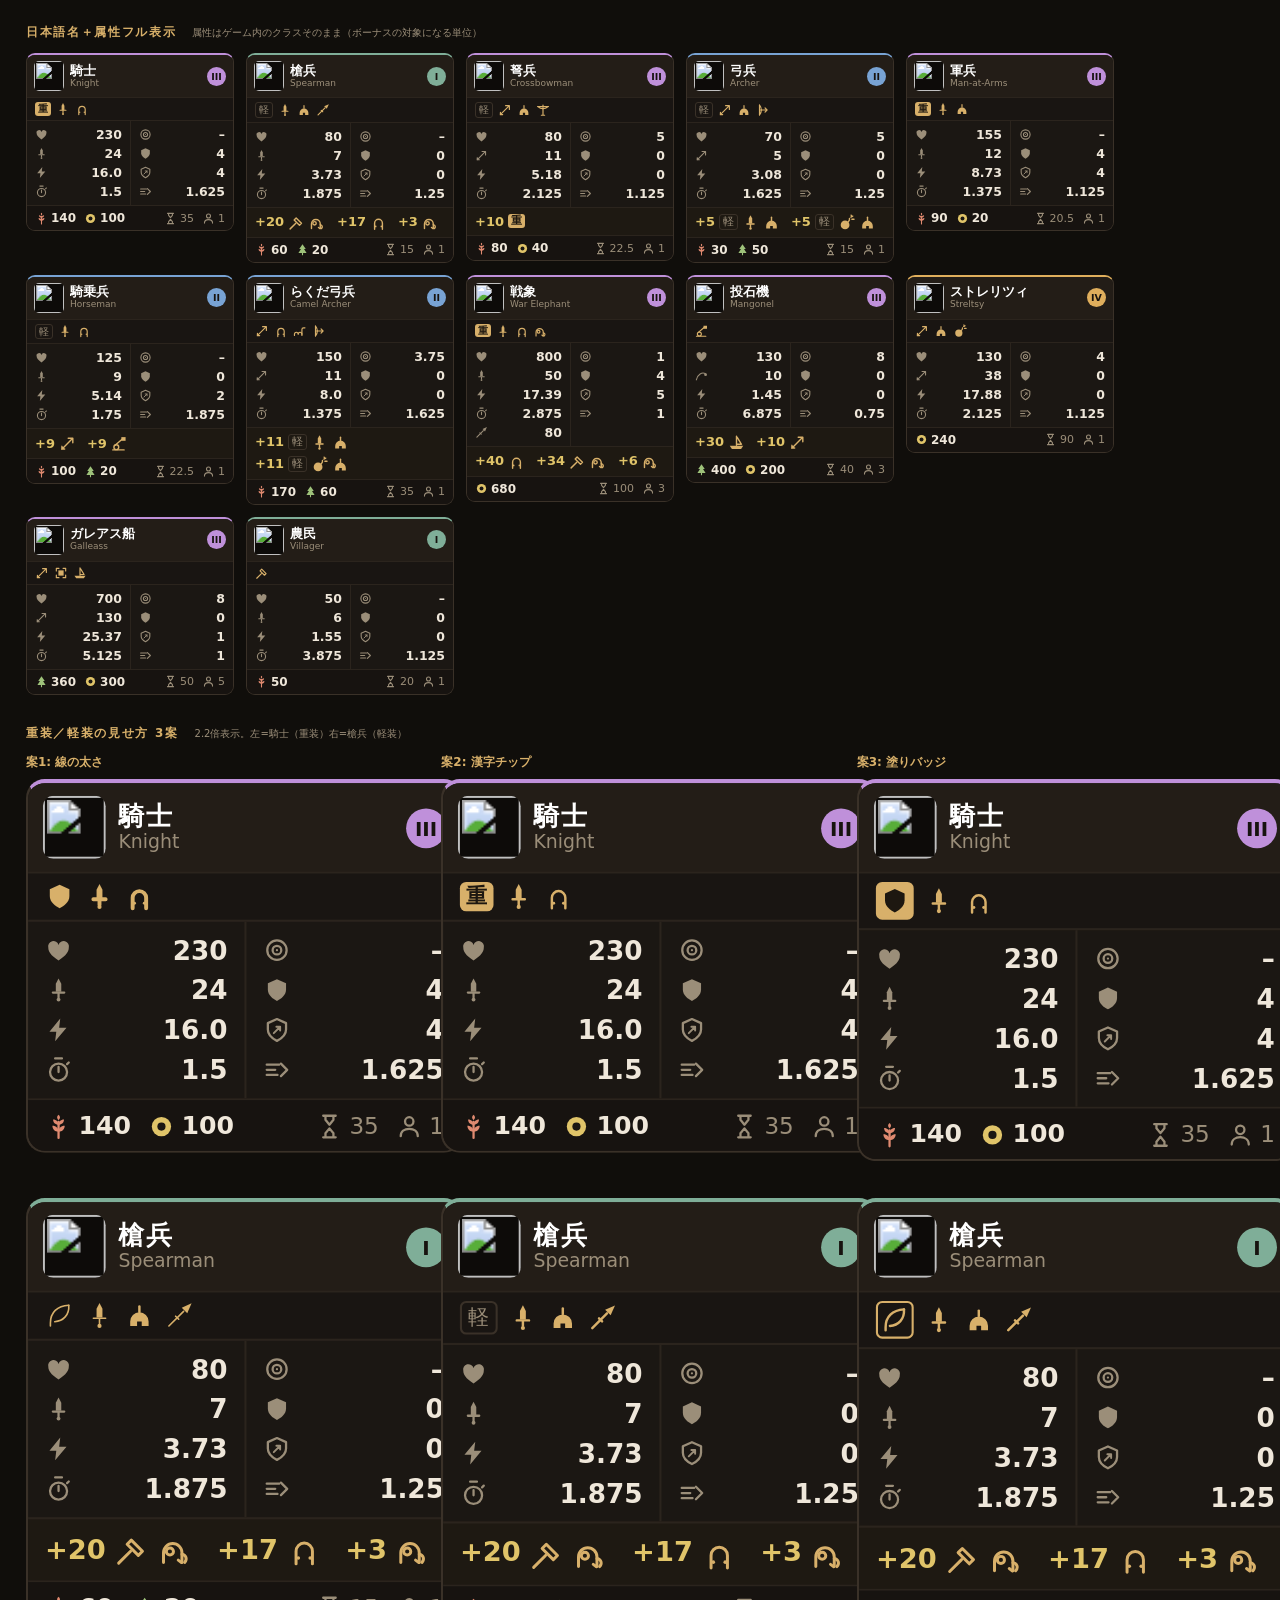
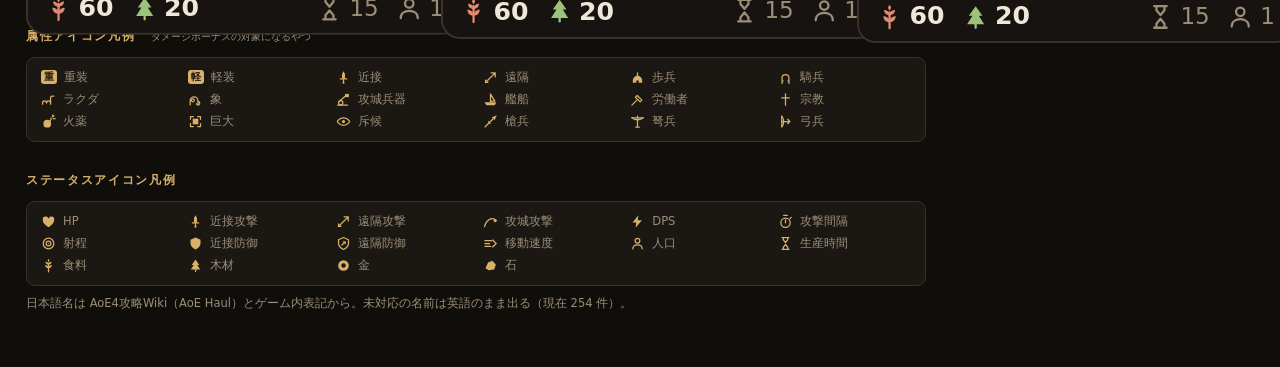
==== aoe4-card.html @ 0a2c9d5f "AoE4 ユニット一覧の静的サイトを追加 - 1ユニット=1カードの表示。属性・コスト・ダメージボーナスをアイコン化 - ドラゴン騎士団の「生産施設 × 時代」マトリクスと時代別一覧 - 全23文明の" ====
<!DOCTYPE html><html lang="ja"><head><meta charset="utf-8">
<title>AoE4 ユニットカード v3</title><style>
:root{--bg:#100e0b;--card:#1b1713;--card2:#231d17;--line:#3a3128;--fg:#efe7da;--dim:#9b8e79;
--gold:#d8b06a;--a1:#7fae98;--a2:#78a3d4;--a3:#bf90da;--a4:#dfae5c;
--food:#e08a70;--wood:#9ec27a;--gold2:#e0c469;--stone:#93a0ab}
*{box-sizing:border-box}
body{margin:0;padding:24px 26px;background:var(--bg);color:var(--fg);font-size:13px;
font-family:"Segoe UI","Hiragino Kaku Gothic ProN","Noto Sans JP",system-ui,sans-serif;
font-variant-numeric:tabular-nums}
h2{font-size:12px;color:var(--gold);letter-spacing:.14em;margin:0 0 12px;font-weight:600}
h2 small{color:var(--dim);letter-spacing:0;font-weight:400;margin-left:10px}
.sec{margin-bottom:30px}
.row{display:flex;gap:12px;flex-wrap:wrap;align-items:flex-start}
.ic{width:13px;height:13px;flex:none;fill:none;stroke:currentColor;stroke-width:2;
stroke-linecap:round;stroke-linejoin:round;viewBox:0 0 24 24}
svg.ic{width:13px;height:13px}
.card{width:208px;background:var(--card);border:1px solid var(--line);border-radius:9px}
.a1{border-top:2px solid var(--a1)}.a2{border-top:2px solid var(--a2)}
.a3{border-top:2px solid var(--a3)}.a4{border-top:2px solid var(--a4)}
.card .hd{display:flex;align-items:center;gap:6px;padding:6px 7px;background:var(--card2);
border-radius:8px 8px 0 0}
.card .hd img{width:30px;height:30px;border-radius:5px;flex:none;background:#0d0b09}
.card .nm{flex:1;min-width:0;font-weight:700;color:#fff;font-size:12.5px;line-height:1.2;
white-space:nowrap;overflow:hidden;text-overflow:ellipsis}
.card .en{display:block;color:var(--dim);font-weight:400;font-size:9px;line-height:1.25;
white-space:nowrap;overflow:hidden;text-overflow:ellipsis}
.card .age{flex:none;width:19px;height:19px;line-height:19px;text-align:center;border-radius:50%;
font-size:9.5px;font-weight:700;color:#17130f}
.a1 .age{background:var(--a1)}.a2 .age{background:var(--a2)}.a3 .age{background:var(--a3)}.a4 .age{background:var(--a4)}
.attrs{display:flex;align-items:center;gap:5px;padding:4px 8px;background:#191512;
border-top:1px solid #2b241d;border-bottom:1px solid #2b241d;color:var(--gold);flex-wrap:wrap}
.attrs .at{display:inline-flex}
.attrs svg.ic{width:14px;height:14px}
.sw-hv{stroke-width:3.2} .sw-lt{stroke-width:1.3}
.kj{font-size:10px;line-height:1.35;padding:0 3px;border-radius:3px;font-weight:700}
.kj.hv,.kj{background:var(--gold);color:#1d1710}
.kj.lt{background:none;color:var(--dim);border:1px solid var(--line);font-weight:400}
.bdg{display:inline-flex;padding:1px;border-radius:3px;border:1px solid var(--gold);color:var(--gold)}
.bdg.on{background:var(--gold);color:#1d1710}
.card .body{display:grid;grid-template-columns:1fr 1fr}
.card .col{padding:4px 0} .card .col+.col{border-left:1px solid #2b241d}
.card .r{display:flex;align-items:center;gap:5px;padding:2px 8px}
.card .r .ic{color:var(--dim)}
.card .v{font-weight:600;font-size:12.5px;margin-left:auto}
.bonus{display:flex;flex-wrap:wrap;gap:5px 11px;padding:6px 8px;border-top:1px solid #2b241d;
background:#1e1912}
.bo{display:inline-flex;align-items:center;gap:4px;color:var(--gold2,#f0d49a);
font-size:13px;font-weight:700;line-height:1.2}
.bo svg.ic{width:17px;height:17px;color:var(--gold)}
.bo .kj{font-size:11px;padding:0 3px;line-height:1.3}
.card .ft{display:flex;align-items:center;gap:8px;padding:5px 8px;border-top:1px solid #2b241d;
background:#171310;font-size:12px;border-radius:0 0 8px 8px}
.card .ft .sp{flex:1}
.card .c{display:inline-flex;align-items:center;gap:3px;font-weight:600}
.card .c.dim{color:var(--dim);font-weight:400;font-size:11px}
.r-f .ic{color:var(--food)}.r-wd .ic{color:var(--wood)}
.r-g .ic{color:var(--gold2)}.r-st .ic{color:var(--stone)}
.card.big .hd img{width:46px;height:46px}
.zoom{transform:scale(2.1);transform-origin:top left;width:208px}
.zwrap{display:flex;gap:18px;margin-bottom:14px}
.zcol{width:410px;height:430px} .zcol h3{font-size:12px;color:var(--gold);margin:0 0 8px;font-weight:600}
.lgwrap{display:grid;grid-template-columns:repeat(6,minmax(0,1fr));gap:7px 14px;max-width:900px;
background:var(--card);border:1px solid var(--line);border-radius:9px;padding:12px 14px}
.lg{display:flex;align-items:center;gap:7px;color:var(--dim);font-size:11.5px}
.lg .ic{width:15px;height:15px;color:var(--gold)}
.prov{border-bottom:1px dotted var(--dim)}
/* ---- ツールチップ（待ち時間なし・大きめ） ---- */
[data-tip]{position:relative}
[data-tip]:hover{z-index:120}
[data-tip]:hover::after{
 content:attr(data-tip);position:absolute;left:0;top:calc(100% + 5px);
 background:#2f2820;color:#f7f1e6;border:1px solid var(--gold);border-radius:7px;
 padding:6px 11px;font-size:14px;font-weight:500;line-height:1.35;letter-spacing:.02em;
 white-space:nowrap;pointer-events:none;z-index:200;box-shadow:0 6px 18px #000b}
[data-tip].up:hover::after{top:auto;bottom:calc(100% + 5px)}
.card .r[data-tip]:hover::after{left:4px}
.attrs [data-tip]:hover::after{left:-2px}

/* ================= 印刷（A4横） ================= */
@page{size:A4 landscape;margin:8mm}
@media print{
 :root{--bg:#fff;--card:#fff;--card2:#f4efe6;--line:#a99b84;--fg:#191510;--dim:#5b5344;
  --gold:#7a5a1e;--gold2:#5a4212;--a1:#3f7d64;--a2:#35608f;--a3:#6f458c;--a4:#8f6512;
  --food:#b04a2c;--wood:#4d7a2e;--stone:#4d5a66}
 body{background:#fff;color:#191510;padding:0;font-size:12px}
 .noprint{display:none !important}
 a{color:#191510;text-decoration:none}
 .card{break-inside:avoid;page-break-inside:avoid;border-color:#b5a68e;box-shadow:none}
 .card .hd{background:#f0e9dd}
 .card .hd img{background:#231e16}
 .card .nm,.card .v{color:#000}
 .attrs{background:#f7f2e9;border-color:#cdc0a8}
 .bonus{background:#fbf5e9;border-color:#cdc0a8}
 .card .ft{background:#f7f2e9;border-color:#cdc0a8}
 .card .col+.col{border-color:#d8ccb5}
 .card .r .ic{color:#5b5344}
 .kj{background:#7a5a1e;color:#fff}
 .kj.lt{background:#fff;color:#3d372c;border-color:#8a7c66}
 [data-tip]:hover::after{display:none !important}
 .lgwrap{border-color:#b5a68e;break-inside:avoid}
 h1,h2{color:#4a3609}
}
.note{color:var(--dim);font-size:11.5px;line-height:1.7;margin-top:8px;max-width:900px}
</style></head><body>
<svg style="display:none" xmlns="http://www.w3.org/2000/svg">
<symbol id="i-hp" viewBox="0 0 24 24"><path d="M12 21C5 16.5 3 13 3 9.8A4.6 4.6 0 0 1 12 7.4 4.6 4.6 0 0 1 21 9.8C21 13 19 16.5 12 21Z" fill="currentColor" stroke="none"/></symbol>
<symbol id="i-melee" viewBox="0 0 24 24"><path d="M12 1.8 14.4 6.5V13.5H9.6V6.5Z" fill="currentColor" stroke="none"/><path d="M7 14.2h10M12 14.2v4.4"/><circle cx="12" cy="20.4" r="1.7" fill="currentColor" stroke="none"/></symbol>
<symbol id="i-ranged" viewBox="0 0 24 24"><path d="M4 20 19 5M13 4.5h6.5V11M4 20l.2-4M4 20l4-.2"/></symbol>
<symbol id="i-siege" viewBox="0 0 24 24"><path d="M2.5 20C5 9.5 13 5.5 19 8.5"/><circle cx="19.5" cy="10.5" r="2.6" fill="currentColor" stroke="none"/></symbol>
<symbol id="i-fire" viewBox="0 0 24 24"><path d="M12 2.5c4 5 6 7.5 6 11a6 6 0 0 1-12 0c0-2 1-3.5 2.5-5 .3 1.6 1 2.5 2 2.5 1.2 0 1.8-1.6 1.5-8.5Z" fill="currentColor" stroke="none"/></symbol>
<symbol id="i-dps" viewBox="0 0 24 24"><path d="M13.5 2 4 13.5h6L9 22l10-12h-6.5Z" fill="currentColor" stroke="none"/></symbol>
<symbol id="i-int" viewBox="0 0 24 24"><circle cx="12" cy="14" r="7.5"/><path d="M12 14V9.5M9 2h6M19.5 7 21 5.5"/></symbol>
<symbol id="i-range" viewBox="0 0 24 24"><circle cx="12" cy="12" r="8.5"/><circle cx="12" cy="12" r="3.8"/><circle cx="12" cy="12" r="1" fill="currentColor" stroke="none"/></symbol>
<symbol id="i-armm" viewBox="0 0 24 24"><path d="M12 2.4 20 6v5.6c0 5-4.4 8.2-8 10-3.6-1.8-8-5-8-10V6Z" fill="currentColor" stroke="none"/></symbol>
<symbol id="i-armr" viewBox="0 0 24 24"><path d="M12 2.4 20 6v5.6c0 5-4.4 8.2-8 10-3.6-1.8-8-5-8-10V6Z"/><path d="M9.2 14.8 14.8 9.2M11.5 9.2h3.3v3.3" stroke-width="1.7"/></symbol>
<symbol id="i-speed" viewBox="0 0 24 24"><path d="M3 7.5h11M3 12h7.5M3 16.5h9.5"/><path d="M15.5 6.5 21 12l-5.5 5.5"/></symbol>
<symbol id="i-pop" viewBox="0 0 24 24"><circle cx="12" cy="7.5" r="3.7"/><path d="M4.5 20.5c0-4.2 3.4-6.5 7.5-6.5s7.5 2.3 7.5 6.5"/></symbol>
<symbol id="i-time" viewBox="0 0 24 24"><path d="M6.5 2.5h11M6.5 21.5h11M8.5 2.5v3.6L12 10.4l3.5-4.3V2.5M8.5 21.5v-3.6L12 13.6l3.5 4.3v3.6"/></symbol>
<symbol id="i-food" viewBox="0 0 24 24"><path d="M12 22V8"/><path d="M12 16.5c-3.4 0-5.4-2.2-5.4-5.2 3.4 0 5.4 2.2 5.4 5.2Zm0 0c3.4 0 5.4-2.2 5.4-5.2-3.4 0-5.4 2.2-5.4 5.2Z" fill="currentColor" stroke="none"/><path d="M12 10.5c-3 0-4.8-2-4.8-4.6 3 0 4.8 2 4.8 4.6Zm0 0c3 0 4.8-2 4.8-4.6-3 0-4.8 2-4.8 4.6Z" fill="currentColor" stroke="none"/><path d="M12 6.4c1.7-1.6 1.7-3.4 0-4.8-1.7 1.4-1.7 3.2 0 4.8Z" fill="currentColor" stroke="none"/></symbol>
<symbol id="i-wood" viewBox="0 0 24 24"><path d="M12 2.5 6 11h3.2L4.5 18.5h15L14.8 11H18Z" fill="currentColor" stroke="none"/><path d="M12 18.5v3"/></symbol>
<symbol id="i-gold" viewBox="0 0 24 24"><circle cx="12" cy="12" r="8.5" fill="currentColor" stroke="none"/><circle cx="12" cy="12" r="3.6" fill="#1b1713" stroke="none"/></symbol>
<symbol id="i-stone" viewBox="0 0 24 24"><path d="M4 16.5 8 7l7-2.5 5.5 6-2.5 8-9 1Z" fill="currentColor" stroke="none"/></symbol>
<symbol id="a-inf" viewBox="0 0 24 24"><path d="M4.5 16.8a7.5 7.5 0 0 1 15 0v3.7h-5.6v-3.7h-3.8v3.7H4.5Z" fill="currentColor" stroke="none"/><path d="M12 9V4.5" stroke-width="2"/></symbol>
<symbol id="a-cav" viewBox="0 0 24 24"><path d="M6.5 21.5V13a5.5 5.5 0 0 1 11 0v8.5"/><circle cx="8" cy="17.5" r="1.2" fill="currentColor" stroke="none"/><circle cx="16" cy="17.5" r="1.2" fill="currentColor" stroke="none"/></symbol>
<symbol id="a-camel" viewBox="0 0 24 24"><path d="M2.5 19.5v-1.8c0-2 1.4-3.6 3.2-3.6s3.2 1.6 3.2 3.6c0-2 1.4-3.6 3.2-3.6s3.2 1.6 3.2 3.6v1.8"/><path d="M15.3 17.7V9.4c0-1.6 1.2-2.9 2.8-2.9h2.4"/></symbol>
<symbol id="a-eleph" viewBox="0 0 24 24"><path d="M3.5 20.5V14a6.2 6.2 0 0 1 12.4 0v6.5"/><path d="M15.9 15c2.9.5 3.7 3.4 1.8 5.5"/><circle cx="7.8" cy="13.2" r="2.4"/><path d="M13.4 19l2.2 1.6"/></symbol>
<symbol id="a-siege" viewBox="0 0 24 24"><path d="M2.5 21h16"/><circle cx="7.5" cy="17.2" r="3.4"/><path d="M5.8 14.4 16.5 5.2"/><path d="M14.6 3h6v5.2h-6Z" fill="currentColor" stroke="none"/></symbol>
<symbol id="a-ship" viewBox="0 0 24 24"><path d="M2.5 16.5h19l-3 4.5H5.5Z" fill="currentColor" stroke="none"/><path d="M12 16V3M12.8 4.5 19 14.5h-6.2"/></symbol>
<symbol id="a-relig" viewBox="0 0 24 24"><path d="M12 3v18M6 9.5h12"/></symbol>
<symbol id="a-worker" viewBox="0 0 24 24"><path d="M3 21 11 13"/><path d="M11.5 5.5 19 13l-2.8 2.8L8.7 8.3Z"/></symbol>
<symbol id="a-gun" viewBox="0 0 24 24"><circle cx="10" cy="15.5" r="6.2" fill="currentColor" stroke="none"/><path d="M14.6 11c1.5-1.6 2-3 1.6-4.6"/><path d="M18.2 4.4l2.6-1.4M19.6 7.4h3M18.6 1.6l.8 2.4"/></symbol>
<symbol id="a-melee" viewBox="0 0 24 24"><path d="M12 1.8 14.4 6.5V13.5H9.6V6.5Z" fill="currentColor" stroke="none"/><path d="M7 14.2h10M12 14.2v4.4"/><circle cx="12" cy="20.4" r="1.7" fill="currentColor" stroke="none"/></symbol>
<symbol id="a-ranged" viewBox="0 0 24 24"><path d="M4 20 19 5M13 4.5h6.5V11M4 20l.2-4M4 20l4-.2"/></symbol>
<symbol id="a-massive" viewBox="0 0 24 24"><path d="M7.5 7.5h9v9h-9Z" fill="currentColor" stroke="none"/><path d="M4 8.5V4h4.5M15.5 4H20v4.5M20 15.5V20h-4.5M8.5 20H4v-4.5"/></symbol>
<symbol id="a-scout" viewBox="0 0 24 24"><path d="M2 12s3.8-6 10-6 10 6 10 6-3.8 6-10 6-10-6-10-6Z"/><circle cx="12" cy="12" r="2.6" fill="currentColor" stroke="none"/></symbol>
<symbol id="a-spear" viewBox="0 0 24 24"><path d="M3.5 20.5 15.5 8.5"/><path d="M22 2 14 5.5 18.5 10Z" fill="currentColor" stroke="none"/><path d="M9 12.5 11.5 15"/></symbol>
<symbol id="a-xbow" viewBox="0 0 24 24"><path d="M3 6Q12 13 21 6"/><path d="M3 6H21"/><path d="M12 3.5V21M9.2 21h5.6"/></symbol>
<symbol id="a-bow" viewBox="0 0 24 24"><path d="M6 3.5a13 13 0 0 1 0 17"/><path d="M6 3.5 6 20.5"/><path d="M6 12h13M15.5 8.5 19 12l-3.5 3.5"/></symbol>
<symbol id="a-heavy" viewBox="0 0 24 24"><path d="M12 2.4 20 6v5.6c0 5-4.4 8.2-8 10-3.6-1.8-8-5-8-10V6Z" fill="currentColor" stroke="none"/></symbol>
<symbol id="a-light" viewBox="0 0 24 24"><path d="M19.5 3.5C10 4 4.5 9.5 4.5 18v2.5"/><path d="M19.5 3.5c.5 8-4.5 13-11.5 13.5"/></symbol>
</svg>

<div class="sec"><h2>日本語名＋属性フル表示 <small>属性はゲーム内のクラスそのまま（ボーナスの対象になる単位）</small></h2>
<div class="row"><div class="card a3">
  <div class="hd"><img src="https://data.aoe4world.com/images/units/knight-3.png" alt=""><div class="nm">騎士<span class="en">Knight</span></div>
    <div class="age">III</div></div>
  <div class="attrs"><span class="kj hv" data-tip="重装">重</span><span class="at" data-tip="近接"><svg class="ic "><use href="#a-melee"/></svg></span><span class="at" data-tip="騎兵"><svg class="ic "><use href="#a-cav"/></svg></span></div>
  <div class="body"><div class="col"><div class="r" data-tip="HP"><svg class="ic "><use href="#i-hp"/></svg><span class="v">230</span></div><div class="r" data-tip="攻撃力（近接攻撃）"><svg class="ic "><use href="#i-melee"/></svg><span class="v">24</span></div><div class="r" data-tip="DPS（自爆ユニットは出さない）"><svg class="ic "><use href="#i-dps"/></svg><span class="v">16.0</span></div><div class="r" data-tip="攻撃間隔（秒）"><svg class="ic "><use href="#i-int"/></svg><span class="v">1.5</span></div></div><div class="col"><div class="r" data-tip="射程（–は近接）"><svg class="ic "><use href="#i-range"/></svg><span class="v">–</span></div><div class="r" data-tip="近接防御"><svg class="ic "><use href="#i-armm"/></svg><span class="v">4</span></div><div class="r" data-tip="遠隔防御"><svg class="ic "><use href="#i-armr"/></svg><span class="v">4</span></div><div class="r" data-tip="移動速度"><svg class="ic "><use href="#i-speed"/></svg><span class="v">1.625</span></div></div></div>
  
  <div class="ft up" data-tip="食料 140 / 金 100 / 合計 240"><span class="c r-f"><svg class="ic "><use href="#i-food"/></svg>140</span><span class="c r-g"><svg class="ic "><use href="#i-gold"/></svg>100</span><span class="sp"></span>
    <span class="c dim"><svg class="ic "><use href="#i-time"/></svg>35</span><span class="c dim"><svg class="ic "><use href="#i-pop"/></svg>1</span></div>
</div><div class="card a1">
  <div class="hd"><img src="https://data.aoe4world.com/images/units/spearman-1.png" alt=""><div class="nm">槍兵<span class="en">Spearman</span></div>
    <div class="age">I</div></div>
  <div class="attrs"><span class="kj lt" data-tip="軽装">軽</span><span class="at" data-tip="近接"><svg class="ic "><use href="#a-melee"/></svg></span><span class="at" data-tip="歩兵"><svg class="ic "><use href="#a-inf"/></svg></span><span class="at" data-tip="槍兵"><svg class="ic "><use href="#a-spear"/></svg></span></div>
  <div class="body"><div class="col"><div class="r" data-tip="HP"><svg class="ic "><use href="#i-hp"/></svg><span class="v">80</span></div><div class="r" data-tip="攻撃力（近接攻撃）"><svg class="ic "><use href="#i-melee"/></svg><span class="v">7</span></div><div class="r" data-tip="DPS（自爆ユニットは出さない）"><svg class="ic "><use href="#i-dps"/></svg><span class="v">3.73</span></div><div class="r" data-tip="攻撃間隔（秒）"><svg class="ic "><use href="#i-int"/></svg><span class="v">1.875</span></div></div><div class="col"><div class="r" data-tip="射程（–は近接）"><svg class="ic "><use href="#i-range"/></svg><span class="v">–</span></div><div class="r" data-tip="近接防御"><svg class="ic "><use href="#i-armm"/></svg><span class="v">0</span></div><div class="r" data-tip="遠隔防御"><svg class="ic "><use href="#i-armr"/></svg><span class="v">0</span></div><div class="r" data-tip="移動速度"><svg class="ic "><use href="#i-speed"/></svg><span class="v">1.25</span></div></div></div>
  <div class="bonus"><span class="bo up" data-tip="対 労働者・象 +20">+20<svg class="ic "><use href="#a-worker"/></svg><svg class="ic "><use href="#a-eleph"/></svg></span><span class="bo up" data-tip="対 騎兵 +17">+17<svg class="ic "><use href="#a-cav"/></svg></span><span class="bo up" data-tip="対 象 +3">+3<svg class="ic "><use href="#a-eleph"/></svg></span></div>
  <div class="ft up" data-tip="食料 60 / 木材 20 / 合計 80"><span class="c r-f"><svg class="ic "><use href="#i-food"/></svg>60</span><span class="c r-wd"><svg class="ic "><use href="#i-wood"/></svg>20</span><span class="sp"></span>
    <span class="c dim"><svg class="ic "><use href="#i-time"/></svg>15</span><span class="c dim"><svg class="ic "><use href="#i-pop"/></svg>1</span></div>
</div><div class="card a3">
  <div class="hd"><img src="https://data.aoe4world.com/images/units/crossbowman-3.png" alt=""><div class="nm">弩兵<span class="en">Crossbowman</span></div>
    <div class="age">III</div></div>
  <div class="attrs"><span class="kj lt" data-tip="軽装">軽</span><span class="at" data-tip="遠隔"><svg class="ic "><use href="#a-ranged"/></svg></span><span class="at" data-tip="歩兵"><svg class="ic "><use href="#a-inf"/></svg></span><span class="at" data-tip="弩兵"><svg class="ic "><use href="#a-xbow"/></svg></span></div>
  <div class="body"><div class="col"><div class="r" data-tip="HP"><svg class="ic "><use href="#i-hp"/></svg><span class="v">80</span></div><div class="r" data-tip="攻撃力（遠隔攻撃）"><svg class="ic "><use href="#i-ranged"/></svg><span class="v">11</span></div><div class="r" data-tip="DPS（自爆ユニットは出さない）"><svg class="ic "><use href="#i-dps"/></svg><span class="v">5.18</span></div><div class="r" data-tip="攻撃間隔（秒）"><svg class="ic "><use href="#i-int"/></svg><span class="v">2.125</span></div></div><div class="col"><div class="r" data-tip="射程（–は近接）"><svg class="ic "><use href="#i-range"/></svg><span class="v">5</span></div><div class="r" data-tip="近接防御"><svg class="ic "><use href="#i-armm"/></svg><span class="v">0</span></div><div class="r" data-tip="遠隔防御"><svg class="ic "><use href="#i-armr"/></svg><span class="v">0</span></div><div class="r" data-tip="移動速度"><svg class="ic "><use href="#i-speed"/></svg><span class="v">1.125</span></div></div></div>
  <div class="bonus"><span class="bo up" data-tip="対 重装 +10">+10<span class="kj hv">重</span></span></div>
  <div class="ft up" data-tip="食料 80 / 金 40 / 合計 120"><span class="c r-f"><svg class="ic "><use href="#i-food"/></svg>80</span><span class="c r-g"><svg class="ic "><use href="#i-gold"/></svg>40</span><span class="sp"></span>
    <span class="c dim"><svg class="ic "><use href="#i-time"/></svg>22.5</span><span class="c dim"><svg class="ic "><use href="#i-pop"/></svg>1</span></div>
</div><div class="card a2">
  <div class="hd"><img src="https://data.aoe4world.com/images/units/archer-2.png" alt=""><div class="nm">弓兵<span class="en">Archer</span></div>
    <div class="age">II</div></div>
  <div class="attrs"><span class="kj lt" data-tip="軽装">軽</span><span class="at" data-tip="遠隔"><svg class="ic "><use href="#a-ranged"/></svg></span><span class="at" data-tip="歩兵"><svg class="ic "><use href="#a-inf"/></svg></span><span class="at" data-tip="弓兵"><svg class="ic "><use href="#a-bow"/></svg></span></div>
  <div class="body"><div class="col"><div class="r" data-tip="HP"><svg class="ic "><use href="#i-hp"/></svg><span class="v">70</span></div><div class="r" data-tip="攻撃力（遠隔攻撃）"><svg class="ic "><use href="#i-ranged"/></svg><span class="v">5</span></div><div class="r" data-tip="DPS（自爆ユニットは出さない）"><svg class="ic "><use href="#i-dps"/></svg><span class="v">3.08</span></div><div class="r" data-tip="攻撃間隔（秒）"><svg class="ic "><use href="#i-int"/></svg><span class="v">1.625</span></div></div><div class="col"><div class="r" data-tip="射程（–は近接）"><svg class="ic "><use href="#i-range"/></svg><span class="v">5</span></div><div class="r" data-tip="近接防御"><svg class="ic "><use href="#i-armm"/></svg><span class="v">0</span></div><div class="r" data-tip="遠隔防御"><svg class="ic "><use href="#i-armr"/></svg><span class="v">0</span></div><div class="r" data-tip="移動速度"><svg class="ic "><use href="#i-speed"/></svg><span class="v">1.25</span></div></div></div>
  <div class="bonus"><span class="bo up" data-tip="対 軽装・近接・歩兵 +5">+5<span class="kj lt">軽</span><svg class="ic "><use href="#a-melee"/></svg><svg class="ic "><use href="#a-inf"/></svg></span><span class="bo up" data-tip="対 軽装・火薬・歩兵 +5">+5<span class="kj lt">軽</span><svg class="ic "><use href="#a-gun"/></svg><svg class="ic "><use href="#a-inf"/></svg></span></div>
  <div class="ft up" data-tip="食料 30 / 木材 50 / 合計 80"><span class="c r-f"><svg class="ic "><use href="#i-food"/></svg>30</span><span class="c r-wd"><svg class="ic "><use href="#i-wood"/></svg>50</span><span class="sp"></span>
    <span class="c dim"><svg class="ic "><use href="#i-time"/></svg>15</span><span class="c dim"><svg class="ic "><use href="#i-pop"/></svg>1</span></div>
</div><div class="card a3">
  <div class="hd"><img src="https://data.aoe4world.com/images/units/man-at-arms-3.png" alt=""><div class="nm">軍兵<span class="en">Man-at-Arms</span></div>
    <div class="age">III</div></div>
  <div class="attrs"><span class="kj hv" data-tip="重装">重</span><span class="at" data-tip="近接"><svg class="ic "><use href="#a-melee"/></svg></span><span class="at" data-tip="歩兵"><svg class="ic "><use href="#a-inf"/></svg></span></div>
  <div class="body"><div class="col"><div class="r" data-tip="HP"><svg class="ic "><use href="#i-hp"/></svg><span class="v">155</span></div><div class="r" data-tip="攻撃力（近接攻撃）"><svg class="ic "><use href="#i-melee"/></svg><span class="v">12</span></div><div class="r" data-tip="DPS（自爆ユニットは出さない）"><svg class="ic "><use href="#i-dps"/></svg><span class="v">8.73</span></div><div class="r" data-tip="攻撃間隔（秒）"><svg class="ic "><use href="#i-int"/></svg><span class="v">1.375</span></div></div><div class="col"><div class="r" data-tip="射程（–は近接）"><svg class="ic "><use href="#i-range"/></svg><span class="v">–</span></div><div class="r" data-tip="近接防御"><svg class="ic "><use href="#i-armm"/></svg><span class="v">4</span></div><div class="r" data-tip="遠隔防御"><svg class="ic "><use href="#i-armr"/></svg><span class="v">4</span></div><div class="r" data-tip="移動速度"><svg class="ic "><use href="#i-speed"/></svg><span class="v">1.125</span></div></div></div>
  
  <div class="ft up" data-tip="食料 90 / 金 20 / 合計 110"><span class="c r-f"><svg class="ic "><use href="#i-food"/></svg>90</span><span class="c r-g"><svg class="ic "><use href="#i-gold"/></svg>20</span><span class="sp"></span>
    <span class="c dim"><svg class="ic "><use href="#i-time"/></svg>20.5</span><span class="c dim"><svg class="ic "><use href="#i-pop"/></svg>1</span></div>
</div><div class="card a2">
  <div class="hd"><img src="https://data.aoe4world.com/images/units/horseman-2.png" alt=""><div class="nm">騎乗兵<span class="en">Horseman</span></div>
    <div class="age">II</div></div>
  <div class="attrs"><span class="kj lt" data-tip="軽装">軽</span><span class="at" data-tip="近接"><svg class="ic "><use href="#a-melee"/></svg></span><span class="at" data-tip="騎兵"><svg class="ic "><use href="#a-cav"/></svg></span></div>
  <div class="body"><div class="col"><div class="r" data-tip="HP"><svg class="ic "><use href="#i-hp"/></svg><span class="v">125</span></div><div class="r" data-tip="攻撃力（近接攻撃）"><svg class="ic "><use href="#i-melee"/></svg><span class="v">9</span></div><div class="r" data-tip="DPS（自爆ユニットは出さない）"><svg class="ic "><use href="#i-dps"/></svg><span class="v">5.14</span></div><div class="r" data-tip="攻撃間隔（秒）"><svg class="ic "><use href="#i-int"/></svg><span class="v">1.75</span></div></div><div class="col"><div class="r" data-tip="射程（–は近接）"><svg class="ic "><use href="#i-range"/></svg><span class="v">–</span></div><div class="r" data-tip="近接防御"><svg class="ic "><use href="#i-armm"/></svg><span class="v">0</span></div><div class="r" data-tip="遠隔防御"><svg class="ic "><use href="#i-armr"/></svg><span class="v">2</span></div><div class="r" data-tip="移動速度"><svg class="ic "><use href="#i-speed"/></svg><span class="v">1.875</span></div></div></div>
  <div class="bonus"><span class="bo up" data-tip="対 遠隔 +9">+9<svg class="ic "><use href="#a-ranged"/></svg></span><span class="bo up" data-tip="対 攻城兵器 +9">+9<svg class="ic "><use href="#a-siege"/></svg></span></div>
  <div class="ft up" data-tip="食料 100 / 木材 20 / 合計 120"><span class="c r-f"><svg class="ic "><use href="#i-food"/></svg>100</span><span class="c r-wd"><svg class="ic "><use href="#i-wood"/></svg>20</span><span class="sp"></span>
    <span class="c dim"><svg class="ic "><use href="#i-time"/></svg>22.5</span><span class="c dim"><svg class="ic "><use href="#i-pop"/></svg>1</span></div>
</div><div class="card a2">
  <div class="hd"><img src="https://data.aoe4world.com/images/units/camel-archer-2.png" alt=""><div class="nm">らくだ弓兵<span class="en">Camel Archer</span></div>
    <div class="age">II</div></div>
  <div class="attrs"><span class="at" data-tip="遠隔"><svg class="ic "><use href="#a-ranged"/></svg></span><span class="at" data-tip="騎兵"><svg class="ic "><use href="#a-cav"/></svg></span><span class="at" data-tip="ラクダ"><svg class="ic "><use href="#a-camel"/></svg></span><span class="at" data-tip="弓兵"><svg class="ic "><use href="#a-bow"/></svg></span></div>
  <div class="body"><div class="col"><div class="r" data-tip="HP"><svg class="ic "><use href="#i-hp"/></svg><span class="v">150</span></div><div class="r" data-tip="攻撃力（遠隔攻撃）"><svg class="ic "><use href="#i-ranged"/></svg><span class="v">11</span></div><div class="r" data-tip="DPS（自爆ユニットは出さない）"><svg class="ic "><use href="#i-dps"/></svg><span class="v">8.0</span></div><div class="r" data-tip="攻撃間隔（秒）"><svg class="ic "><use href="#i-int"/></svg><span class="v">1.375</span></div></div><div class="col"><div class="r" data-tip="射程（–は近接）"><svg class="ic "><use href="#i-range"/></svg><span class="v">3.75</span></div><div class="r" data-tip="近接防御"><svg class="ic "><use href="#i-armm"/></svg><span class="v">0</span></div><div class="r" data-tip="遠隔防御"><svg class="ic "><use href="#i-armr"/></svg><span class="v">0</span></div><div class="r" data-tip="移動速度"><svg class="ic "><use href="#i-speed"/></svg><span class="v">1.625</span></div></div></div>
  <div class="bonus"><span class="bo up" data-tip="対 軽装・近接・歩兵 +11">+11<span class="kj lt">軽</span><svg class="ic "><use href="#a-melee"/></svg><svg class="ic "><use href="#a-inf"/></svg></span><span class="bo up" data-tip="対 軽装・火薬・歩兵 +11">+11<span class="kj lt">軽</span><svg class="ic "><use href="#a-gun"/></svg><svg class="ic "><use href="#a-inf"/></svg></span></div>
  <div class="ft up" data-tip="食料 170 / 木材 60 / 合計 230"><span class="c r-f"><svg class="ic "><use href="#i-food"/></svg>170</span><span class="c r-wd"><svg class="ic "><use href="#i-wood"/></svg>60</span><span class="sp"></span>
    <span class="c dim"><svg class="ic "><use href="#i-time"/></svg>35</span><span class="c dim"><svg class="ic "><use href="#i-pop"/></svg>1</span></div>
</div><div class="card a3">
  <div class="hd"><img src="https://data.aoe4world.com/images/units/war-elephant-3.png" alt=""><div class="nm">戦象<span class="en">War Elephant</span></div>
    <div class="age">III</div></div>
  <div class="attrs"><span class="kj hv" data-tip="重装">重</span><span class="at" data-tip="近接"><svg class="ic "><use href="#a-melee"/></svg></span><span class="at" data-tip="騎兵"><svg class="ic "><use href="#a-cav"/></svg></span><span class="at" data-tip="象"><svg class="ic "><use href="#a-eleph"/></svg></span></div>
  <div class="body"><div class="col"><div class="r" data-tip="HP"><svg class="ic "><use href="#i-hp"/></svg><span class="v">800</span></div><div class="r" data-tip="攻撃力（近接攻撃）"><svg class="ic "><use href="#i-melee"/></svg><span class="v">50</span></div><div class="r" data-tip="DPS（自爆ユニットは出さない）"><svg class="ic "><use href="#i-dps"/></svg><span class="v">17.39</span></div><div class="r" data-tip="攻撃間隔（秒）"><svg class="ic "><use href="#i-int"/></svg><span class="v">2.875</span></div><div class="r" data-tip="突進（チャージ）攻撃の威力"><svg class="ic "><use href="#a-spear"/></svg><span class="v">80</span></div></div><div class="col"><div class="r" data-tip="射程（–は近接）"><svg class="ic "><use href="#i-range"/></svg><span class="v">1</span></div><div class="r" data-tip="近接防御"><svg class="ic "><use href="#i-armm"/></svg><span class="v">4</span></div><div class="r" data-tip="遠隔防御"><svg class="ic "><use href="#i-armr"/></svg><span class="v">5</span></div><div class="r" data-tip="移動速度"><svg class="ic "><use href="#i-speed"/></svg><span class="v">1</span></div></div></div>
  <div class="bonus"><span class="bo up" data-tip="対 騎兵 +40">+40<svg class="ic "><use href="#a-cav"/></svg></span><span class="bo up" data-tip="対 労働者・象 +34">+34<svg class="ic "><use href="#a-worker"/></svg><svg class="ic "><use href="#a-eleph"/></svg></span><span class="bo up" data-tip="対 象 +6">+6<svg class="ic "><use href="#a-eleph"/></svg></span></div>
  <div class="ft up" data-tip="資源内訳なし / 合計 680"><span class="c r-g"><svg class="ic "><use href="#i-gold"/></svg>680</span><span class="sp"></span>
    <span class="c dim"><svg class="ic "><use href="#i-time"/></svg>100</span><span class="c dim"><svg class="ic "><use href="#i-pop"/></svg>3</span></div>
</div><div class="card a3">
  <div class="hd"><img src="https://data.aoe4world.com/images/units/mangonel-3.png" alt=""><div class="nm">投石機<span class="en">Mangonel</span></div>
    <div class="age">III</div></div>
  <div class="attrs"><span class="at" data-tip="攻城兵器"><svg class="ic "><use href="#a-siege"/></svg></span></div>
  <div class="body"><div class="col"><div class="r" data-tip="HP"><svg class="ic "><use href="#i-hp"/></svg><span class="v">130</span></div><div class="r" data-tip="攻撃力（攻城攻撃）"><svg class="ic "><use href="#i-siege"/></svg><span class="v">10</span></div><div class="r" data-tip="DPS（自爆ユニットは出さない）"><svg class="ic "><use href="#i-dps"/></svg><span class="v">1.45</span></div><div class="r" data-tip="攻撃間隔（秒）"><svg class="ic "><use href="#i-int"/></svg><span class="v">6.875</span></div></div><div class="col"><div class="r" data-tip="射程（–は近接）"><svg class="ic "><use href="#i-range"/></svg><span class="v">8</span></div><div class="r" data-tip="近接防御"><svg class="ic "><use href="#i-armm"/></svg><span class="v">0</span></div><div class="r" data-tip="遠隔防御"><svg class="ic "><use href="#i-armr"/></svg><span class="v">0</span></div><div class="r" data-tip="移動速度"><svg class="ic "><use href="#i-speed"/></svg><span class="v">0.75</span></div></div></div>
  <div class="bonus"><span class="bo up" data-tip="対 艦船 +30">+30<svg class="ic "><use href="#a-ship"/></svg></span><span class="bo up" data-tip="対 遠隔 +10">+10<svg class="ic "><use href="#a-ranged"/></svg></span></div>
  <div class="ft up" data-tip="木材 400 / 金 200 / 合計 600"><span class="c r-wd"><svg class="ic "><use href="#i-wood"/></svg>400</span><span class="c r-g"><svg class="ic "><use href="#i-gold"/></svg>200</span><span class="sp"></span>
    <span class="c dim"><svg class="ic "><use href="#i-time"/></svg>40</span><span class="c dim"><svg class="ic "><use href="#i-pop"/></svg>3</span></div>
</div><div class="card a4">
  <div class="hd"><img src="https://data.aoe4world.com/images/units/streltsy-4.png" alt=""><div class="nm">ストレリツィ<span class="en">Streltsy</span></div>
    <div class="age">IV</div></div>
  <div class="attrs"><span class="at" data-tip="遠隔"><svg class="ic "><use href="#a-ranged"/></svg></span><span class="at" data-tip="歩兵"><svg class="ic "><use href="#a-inf"/></svg></span><span class="at" data-tip="火薬"><svg class="ic "><use href="#a-gun"/></svg></span></div>
  <div class="body"><div class="col"><div class="r" data-tip="HP"><svg class="ic "><use href="#i-hp"/></svg><span class="v">130</span></div><div class="r" data-tip="攻撃力（遠隔攻撃）"><svg class="ic "><use href="#i-ranged"/></svg><span class="v">38</span></div><div class="r" data-tip="DPS（自爆ユニットは出さない）"><svg class="ic "><use href="#i-dps"/></svg><span class="v">17.88</span></div><div class="r" data-tip="攻撃間隔（秒）"><svg class="ic "><use href="#i-int"/></svg><span class="v">2.125</span></div></div><div class="col"><div class="r" data-tip="射程（–は近接）"><svg class="ic "><use href="#i-range"/></svg><span class="v">4</span></div><div class="r" data-tip="近接防御"><svg class="ic "><use href="#i-armm"/></svg><span class="v">0</span></div><div class="r" data-tip="遠隔防御"><svg class="ic "><use href="#i-armr"/></svg><span class="v">0</span></div><div class="r" data-tip="移動速度"><svg class="ic "><use href="#i-speed"/></svg><span class="v">1.125</span></div></div></div>
  
  <div class="ft up" data-tip="資源内訳なし / 合計 240"><span class="c r-g"><svg class="ic "><use href="#i-gold"/></svg>240</span><span class="sp"></span>
    <span class="c dim"><svg class="ic "><use href="#i-time"/></svg>90</span><span class="c dim"><svg class="ic "><use href="#i-pop"/></svg>1</span></div>
</div><div class="card a3">
  <div class="hd"><img src="https://data.aoe4world.com/images/units/galleass-3.png" alt=""><div class="nm">ガレアス船<span class="en">Galleass</span></div>
    <div class="age">III</div></div>
  <div class="attrs"><span class="at" data-tip="遠隔"><svg class="ic "><use href="#a-ranged"/></svg></span><span class="at" data-tip="巨大"><svg class="ic "><use href="#a-massive"/></svg></span><span class="at" data-tip="艦船"><svg class="ic "><use href="#a-ship"/></svg></span></div>
  <div class="body"><div class="col"><div class="r" data-tip="HP"><svg class="ic "><use href="#i-hp"/></svg><span class="v">700</span></div><div class="r" data-tip="攻撃力（遠隔攻撃）"><svg class="ic "><use href="#i-ranged"/></svg><span class="v">130</span></div><div class="r" data-tip="DPS（自爆ユニットは出さない）"><svg class="ic "><use href="#i-dps"/></svg><span class="v">25.37</span></div><div class="r" data-tip="攻撃間隔（秒）"><svg class="ic "><use href="#i-int"/></svg><span class="v">5.125</span></div></div><div class="col"><div class="r" data-tip="射程（–は近接）"><svg class="ic "><use href="#i-range"/></svg><span class="v">8</span></div><div class="r" data-tip="近接防御"><svg class="ic "><use href="#i-armm"/></svg><span class="v">0</span></div><div class="r" data-tip="遠隔防御"><svg class="ic "><use href="#i-armr"/></svg><span class="v">1</span></div><div class="r" data-tip="移動速度"><svg class="ic "><use href="#i-speed"/></svg><span class="v">1</span></div></div></div>
  
  <div class="ft up" data-tip="木材 360 / 金 300 / 合計 660"><span class="c r-wd"><svg class="ic "><use href="#i-wood"/></svg>360</span><span class="c r-g"><svg class="ic "><use href="#i-gold"/></svg>300</span><span class="sp"></span>
    <span class="c dim"><svg class="ic "><use href="#i-time"/></svg>50</span><span class="c dim"><svg class="ic "><use href="#i-pop"/></svg>5</span></div>
</div><div class="card a1">
  <div class="hd"><img src="https://data.aoe4world.com/images/units/abbasid/villager-1.png" alt=""><div class="nm">農民<span class="en">Villager</span></div>
    <div class="age">I</div></div>
  <div class="attrs"><span class="at" data-tip="労働者"><svg class="ic "><use href="#a-worker"/></svg></span></div>
  <div class="body"><div class="col"><div class="r" data-tip="HP"><svg class="ic "><use href="#i-hp"/></svg><span class="v">50</span></div><div class="r" data-tip="攻撃力（近接攻撃）"><svg class="ic "><use href="#i-melee"/></svg><span class="v">6</span></div><div class="r" data-tip="DPS（自爆ユニットは出さない）"><svg class="ic "><use href="#i-dps"/></svg><span class="v">1.55</span></div><div class="r" data-tip="攻撃間隔（秒）"><svg class="ic "><use href="#i-int"/></svg><span class="v">3.875</span></div></div><div class="col"><div class="r" data-tip="射程（–は近接）"><svg class="ic "><use href="#i-range"/></svg><span class="v">–</span></div><div class="r" data-tip="近接防御"><svg class="ic "><use href="#i-armm"/></svg><span class="v">0</span></div><div class="r" data-tip="遠隔防御"><svg class="ic "><use href="#i-armr"/></svg><span class="v">0</span></div><div class="r" data-tip="移動速度"><svg class="ic "><use href="#i-speed"/></svg><span class="v">1.125</span></div></div></div>
  
  <div class="ft up" data-tip="食料 50 / 合計 50"><span class="c r-f"><svg class="ic "><use href="#i-food"/></svg>50</span><span class="sp"></span>
    <span class="c dim"><svg class="ic "><use href="#i-time"/></svg>20</span><span class="c dim"><svg class="ic "><use href="#i-pop"/></svg>1</span></div>
</div></div></div>

<div class="sec"><h2>重装／軽装の見せ方 3案 <small>2.2倍表示。左=騎士（重装）右=槍兵（軽装）</small></h2>
<div class="zwrap">
  <div class="zcol"><h3>案1: 線の太さ</h3><div class="zoom"><div class="card a3">
  <div class="hd"><img src="https://data.aoe4world.com/images/units/knight-3.png" alt=""><div class="nm">騎士<span class="en">Knight</span></div>
    <div class="age">III</div></div>
  <div class="attrs"><span class="at" data-tip="重装"><svg class="ic sw-hv"><use href="#a-heavy"/></svg></span><span class="at" data-tip="近接"><svg class="ic sw-hv"><use href="#a-melee"/></svg></span><span class="at" data-tip="騎兵"><svg class="ic sw-hv"><use href="#a-cav"/></svg></span></div>
  <div class="body"><div class="col"><div class="r" data-tip="HP"><svg class="ic "><use href="#i-hp"/></svg><span class="v">230</span></div><div class="r" data-tip="攻撃力（近接攻撃）"><svg class="ic "><use href="#i-melee"/></svg><span class="v">24</span></div><div class="r" data-tip="DPS（自爆ユニットは出さない）"><svg class="ic "><use href="#i-dps"/></svg><span class="v">16.0</span></div><div class="r" data-tip="攻撃間隔（秒）"><svg class="ic "><use href="#i-int"/></svg><span class="v">1.5</span></div></div><div class="col"><div class="r" data-tip="射程（–は近接）"><svg class="ic "><use href="#i-range"/></svg><span class="v">–</span></div><div class="r" data-tip="近接防御"><svg class="ic "><use href="#i-armm"/></svg><span class="v">4</span></div><div class="r" data-tip="遠隔防御"><svg class="ic "><use href="#i-armr"/></svg><span class="v">4</span></div><div class="r" data-tip="移動速度"><svg class="ic "><use href="#i-speed"/></svg><span class="v">1.625</span></div></div></div>
  
  <div class="ft up" data-tip="食料 140 / 金 100 / 合計 240"><span class="c r-f"><svg class="ic "><use href="#i-food"/></svg>140</span><span class="c r-g"><svg class="ic "><use href="#i-gold"/></svg>100</span><span class="sp"></span>
    <span class="c dim"><svg class="ic "><use href="#i-time"/></svg>35</span><span class="c dim"><svg class="ic "><use href="#i-pop"/></svg>1</span></div>
</div></div></div>
  <div class="zcol"><h3>案2: 漢字チップ</h3><div class="zoom"><div class="card a3">
  <div class="hd"><img src="https://data.aoe4world.com/images/units/knight-3.png" alt=""><div class="nm">騎士<span class="en">Knight</span></div>
    <div class="age">III</div></div>
  <div class="attrs"><span class="kj hv" data-tip="重装">重</span><span class="at" data-tip="近接"><svg class="ic "><use href="#a-melee"/></svg></span><span class="at" data-tip="騎兵"><svg class="ic "><use href="#a-cav"/></svg></span></div>
  <div class="body"><div class="col"><div class="r" data-tip="HP"><svg class="ic "><use href="#i-hp"/></svg><span class="v">230</span></div><div class="r" data-tip="攻撃力（近接攻撃）"><svg class="ic "><use href="#i-melee"/></svg><span class="v">24</span></div><div class="r" data-tip="DPS（自爆ユニットは出さない）"><svg class="ic "><use href="#i-dps"/></svg><span class="v">16.0</span></div><div class="r" data-tip="攻撃間隔（秒）"><svg class="ic "><use href="#i-int"/></svg><span class="v">1.5</span></div></div><div class="col"><div class="r" data-tip="射程（–は近接）"><svg class="ic "><use href="#i-range"/></svg><span class="v">–</span></div><div class="r" data-tip="近接防御"><svg class="ic "><use href="#i-armm"/></svg><span class="v">4</span></div><div class="r" data-tip="遠隔防御"><svg class="ic "><use href="#i-armr"/></svg><span class="v">4</span></div><div class="r" data-tip="移動速度"><svg class="ic "><use href="#i-speed"/></svg><span class="v">1.625</span></div></div></div>
  
  <div class="ft up" data-tip="食料 140 / 金 100 / 合計 240"><span class="c r-f"><svg class="ic "><use href="#i-food"/></svg>140</span><span class="c r-g"><svg class="ic "><use href="#i-gold"/></svg>100</span><span class="sp"></span>
    <span class="c dim"><svg class="ic "><use href="#i-time"/></svg>35</span><span class="c dim"><svg class="ic "><use href="#i-pop"/></svg>1</span></div>
</div></div></div>
  <div class="zcol"><h3>案3: 塗りバッジ</h3><div class="zoom"><div class="card a3">
  <div class="hd"><img src="https://data.aoe4world.com/images/units/knight-3.png" alt=""><div class="nm">騎士<span class="en">Knight</span></div>
    <div class="age">III</div></div>
  <div class="attrs"><span class="bdg on" data-tip="重装"><svg class="ic "><use href="#a-heavy"/></svg></span><span class="at" data-tip="近接"><svg class="ic "><use href="#a-melee"/></svg></span><span class="at" data-tip="騎兵"><svg class="ic "><use href="#a-cav"/></svg></span></div>
  <div class="body"><div class="col"><div class="r" data-tip="HP"><svg class="ic "><use href="#i-hp"/></svg><span class="v">230</span></div><div class="r" data-tip="攻撃力（近接攻撃）"><svg class="ic "><use href="#i-melee"/></svg><span class="v">24</span></div><div class="r" data-tip="DPS（自爆ユニットは出さない）"><svg class="ic "><use href="#i-dps"/></svg><span class="v">16.0</span></div><div class="r" data-tip="攻撃間隔（秒）"><svg class="ic "><use href="#i-int"/></svg><span class="v">1.5</span></div></div><div class="col"><div class="r" data-tip="射程（–は近接）"><svg class="ic "><use href="#i-range"/></svg><span class="v">–</span></div><div class="r" data-tip="近接防御"><svg class="ic "><use href="#i-armm"/></svg><span class="v">4</span></div><div class="r" data-tip="遠隔防御"><svg class="ic "><use href="#i-armr"/></svg><span class="v">4</span></div><div class="r" data-tip="移動速度"><svg class="ic "><use href="#i-speed"/></svg><span class="v">1.625</span></div></div></div>
  
  <div class="ft up" data-tip="食料 140 / 金 100 / 合計 240"><span class="c r-f"><svg class="ic "><use href="#i-food"/></svg>140</span><span class="c r-g"><svg class="ic "><use href="#i-gold"/></svg>100</span><span class="sp"></span>
    <span class="c dim"><svg class="ic "><use href="#i-time"/></svg>35</span><span class="c dim"><svg class="ic "><use href="#i-pop"/></svg>1</span></div>
</div></div></div>
</div>
<div class="zwrap">
  <div class="zcol" style="height:400px"><div class="zoom"><div class="card a1">
  <div class="hd"><img src="https://data.aoe4world.com/images/units/spearman-1.png" alt=""><div class="nm">槍兵<span class="en">Spearman</span></div>
    <div class="age">I</div></div>
  <div class="attrs"><span class="at" data-tip="軽装"><svg class="ic sw-lt"><use href="#a-light"/></svg></span><span class="at" data-tip="近接"><svg class="ic sw-lt"><use href="#a-melee"/></svg></span><span class="at" data-tip="歩兵"><svg class="ic sw-lt"><use href="#a-inf"/></svg></span><span class="at" data-tip="槍兵"><svg class="ic sw-lt"><use href="#a-spear"/></svg></span></div>
  <div class="body"><div class="col"><div class="r" data-tip="HP"><svg class="ic "><use href="#i-hp"/></svg><span class="v">80</span></div><div class="r" data-tip="攻撃力（近接攻撃）"><svg class="ic "><use href="#i-melee"/></svg><span class="v">7</span></div><div class="r" data-tip="DPS（自爆ユニットは出さない）"><svg class="ic "><use href="#i-dps"/></svg><span class="v">3.73</span></div><div class="r" data-tip="攻撃間隔（秒）"><svg class="ic "><use href="#i-int"/></svg><span class="v">1.875</span></div></div><div class="col"><div class="r" data-tip="射程（–は近接）"><svg class="ic "><use href="#i-range"/></svg><span class="v">–</span></div><div class="r" data-tip="近接防御"><svg class="ic "><use href="#i-armm"/></svg><span class="v">0</span></div><div class="r" data-tip="遠隔防御"><svg class="ic "><use href="#i-armr"/></svg><span class="v">0</span></div><div class="r" data-tip="移動速度"><svg class="ic "><use href="#i-speed"/></svg><span class="v">1.25</span></div></div></div>
  <div class="bonus"><span class="bo up" data-tip="対 労働者・象 +20">+20<svg class="ic "><use href="#a-worker"/></svg><svg class="ic "><use href="#a-eleph"/></svg></span><span class="bo up" data-tip="対 騎兵 +17">+17<svg class="ic "><use href="#a-cav"/></svg></span><span class="bo up" data-tip="対 象 +3">+3<svg class="ic "><use href="#a-eleph"/></svg></span></div>
  <div class="ft up" data-tip="食料 60 / 木材 20 / 合計 80"><span class="c r-f"><svg class="ic "><use href="#i-food"/></svg>60</span><span class="c r-wd"><svg class="ic "><use href="#i-wood"/></svg>20</span><span class="sp"></span>
    <span class="c dim"><svg class="ic "><use href="#i-time"/></svg>15</span><span class="c dim"><svg class="ic "><use href="#i-pop"/></svg>1</span></div>
</div></div></div>
  <div class="zcol" style="height:400px"><div class="zoom"><div class="card a1">
  <div class="hd"><img src="https://data.aoe4world.com/images/units/spearman-1.png" alt=""><div class="nm">槍兵<span class="en">Spearman</span></div>
    <div class="age">I</div></div>
  <div class="attrs"><span class="kj lt" data-tip="軽装">軽</span><span class="at" data-tip="近接"><svg class="ic "><use href="#a-melee"/></svg></span><span class="at" data-tip="歩兵"><svg class="ic "><use href="#a-inf"/></svg></span><span class="at" data-tip="槍兵"><svg class="ic "><use href="#a-spear"/></svg></span></div>
  <div class="body"><div class="col"><div class="r" data-tip="HP"><svg class="ic "><use href="#i-hp"/></svg><span class="v">80</span></div><div class="r" data-tip="攻撃力（近接攻撃）"><svg class="ic "><use href="#i-melee"/></svg><span class="v">7</span></div><div class="r" data-tip="DPS（自爆ユニットは出さない）"><svg class="ic "><use href="#i-dps"/></svg><span class="v">3.73</span></div><div class="r" data-tip="攻撃間隔（秒）"><svg class="ic "><use href="#i-int"/></svg><span class="v">1.875</span></div></div><div class="col"><div class="r" data-tip="射程（–は近接）"><svg class="ic "><use href="#i-range"/></svg><span class="v">–</span></div><div class="r" data-tip="近接防御"><svg class="ic "><use href="#i-armm"/></svg><span class="v">0</span></div><div class="r" data-tip="遠隔防御"><svg class="ic "><use href="#i-armr"/></svg><span class="v">0</span></div><div class="r" data-tip="移動速度"><svg class="ic "><use href="#i-speed"/></svg><span class="v">1.25</span></div></div></div>
  <div class="bonus"><span class="bo up" data-tip="対 労働者・象 +20">+20<svg class="ic "><use href="#a-worker"/></svg><svg class="ic "><use href="#a-eleph"/></svg></span><span class="bo up" data-tip="対 騎兵 +17">+17<svg class="ic "><use href="#a-cav"/></svg></span><span class="bo up" data-tip="対 象 +3">+3<svg class="ic "><use href="#a-eleph"/></svg></span></div>
  <div class="ft up" data-tip="食料 60 / 木材 20 / 合計 80"><span class="c r-f"><svg class="ic "><use href="#i-food"/></svg>60</span><span class="c r-wd"><svg class="ic "><use href="#i-wood"/></svg>20</span><span class="sp"></span>
    <span class="c dim"><svg class="ic "><use href="#i-time"/></svg>15</span><span class="c dim"><svg class="ic "><use href="#i-pop"/></svg>1</span></div>
</div></div></div>
  <div class="zcol" style="height:400px"><div class="zoom"><div class="card a1">
  <div class="hd"><img src="https://data.aoe4world.com/images/units/spearman-1.png" alt=""><div class="nm">槍兵<span class="en">Spearman</span></div>
    <div class="age">I</div></div>
  <div class="attrs"><span class="bdg " data-tip="軽装"><svg class="ic "><use href="#a-light"/></svg></span><span class="at" data-tip="近接"><svg class="ic "><use href="#a-melee"/></svg></span><span class="at" data-tip="歩兵"><svg class="ic "><use href="#a-inf"/></svg></span><span class="at" data-tip="槍兵"><svg class="ic "><use href="#a-spear"/></svg></span></div>
  <div class="body"><div class="col"><div class="r" data-tip="HP"><svg class="ic "><use href="#i-hp"/></svg><span class="v">80</span></div><div class="r" data-tip="攻撃力（近接攻撃）"><svg class="ic "><use href="#i-melee"/></svg><span class="v">7</span></div><div class="r" data-tip="DPS（自爆ユニットは出さない）"><svg class="ic "><use href="#i-dps"/></svg><span class="v">3.73</span></div><div class="r" data-tip="攻撃間隔（秒）"><svg class="ic "><use href="#i-int"/></svg><span class="v">1.875</span></div></div><div class="col"><div class="r" data-tip="射程（–は近接）"><svg class="ic "><use href="#i-range"/></svg><span class="v">–</span></div><div class="r" data-tip="近接防御"><svg class="ic "><use href="#i-armm"/></svg><span class="v">0</span></div><div class="r" data-tip="遠隔防御"><svg class="ic "><use href="#i-armr"/></svg><span class="v">0</span></div><div class="r" data-tip="移動速度"><svg class="ic "><use href="#i-speed"/></svg><span class="v">1.25</span></div></div></div>
  <div class="bonus"><span class="bo up" data-tip="対 労働者・象 +20">+20<svg class="ic "><use href="#a-worker"/></svg><svg class="ic "><use href="#a-eleph"/></svg></span><span class="bo up" data-tip="対 騎兵 +17">+17<svg class="ic "><use href="#a-cav"/></svg></span><span class="bo up" data-tip="対 象 +3">+3<svg class="ic "><use href="#a-eleph"/></svg></span></div>
  <div class="ft up" data-tip="食料 60 / 木材 20 / 合計 80"><span class="c r-f"><svg class="ic "><use href="#i-food"/></svg>60</span><span class="c r-wd"><svg class="ic "><use href="#i-wood"/></svg>20</span><span class="sp"></span>
    <span class="c dim"><svg class="ic "><use href="#i-time"/></svg>15</span><span class="c dim"><svg class="ic "><use href="#i-pop"/></svg>1</span></div>
</div></div></div>
</div></div>

<div class="sec"><h2>属性アイコン凡例 <small>ダメージボーナスの対象になるやつ</small></h2>
<div class="lgwrap"><div class="lg"><span class=kj>重</span><span>重装</span></div><div class="lg"><span class=kj>軽</span><span>軽装</span></div><div class="lg"><svg class="ic "><use href="#a-melee"/></svg><span>近接</span></div><div class="lg"><svg class="ic "><use href="#a-ranged"/></svg><span>遠隔</span></div><div class="lg"><svg class="ic "><use href="#a-inf"/></svg><span>歩兵</span></div><div class="lg"><svg class="ic "><use href="#a-cav"/></svg><span>騎兵</span></div><div class="lg"><svg class="ic "><use href="#a-camel"/></svg><span>ラクダ</span></div><div class="lg"><svg class="ic "><use href="#a-eleph"/></svg><span>象</span></div><div class="lg"><svg class="ic "><use href="#a-siege"/></svg><span>攻城兵器</span></div><div class="lg"><svg class="ic "><use href="#a-ship"/></svg><span>艦船</span></div><div class="lg"><svg class="ic "><use href="#a-worker"/></svg><span>労働者</span></div><div class="lg"><svg class="ic "><use href="#a-relig"/></svg><span>宗教</span></div><div class="lg"><svg class="ic "><use href="#a-gun"/></svg><span>火薬</span></div><div class="lg"><svg class="ic "><use href="#a-massive"/></svg><span>巨大</span></div><div class="lg"><svg class="ic "><use href="#a-scout"/></svg><span>斥候</span></div><div class="lg"><svg class="ic "><use href="#a-spear"/></svg><span>槍兵</span></div><div class="lg"><svg class="ic "><use href="#a-xbow"/></svg><span>弩兵</span></div><div class="lg"><svg class="ic "><use href="#a-bow"/></svg><span>弓兵</span></div></div></div>

<div class="sec"><h2>ステータスアイコン凡例</h2>
<div class="lgwrap"><div class="lg"><svg class="ic "><use href="#i-hp"/></svg><span>HP</span></div><div class="lg"><svg class="ic "><use href="#i-melee"/></svg><span>近接攻撃</span></div><div class="lg"><svg class="ic "><use href="#i-ranged"/></svg><span>遠隔攻撃</span></div><div class="lg"><svg class="ic "><use href="#i-siege"/></svg><span>攻城攻撃</span></div><div class="lg"><svg class="ic "><use href="#i-dps"/></svg><span>DPS</span></div><div class="lg"><svg class="ic "><use href="#i-int"/></svg><span>攻撃間隔</span></div><div class="lg"><svg class="ic "><use href="#i-range"/></svg><span>射程</span></div><div class="lg"><svg class="ic "><use href="#i-armm"/></svg><span>近接防御</span></div><div class="lg"><svg class="ic "><use href="#i-armr"/></svg><span>遠隔防御</span></div><div class="lg"><svg class="ic "><use href="#i-speed"/></svg><span>移動速度</span></div><div class="lg"><svg class="ic "><use href="#i-pop"/></svg><span>人口</span></div><div class="lg"><svg class="ic "><use href="#i-time"/></svg><span>生産時間</span></div><div class="lg"><svg class="ic "><use href="#i-food"/></svg><span>食料</span></div><div class="lg"><svg class="ic "><use href="#i-wood"/></svg><span>木材</span></div><div class="lg"><svg class="ic "><use href="#i-gold"/></svg><span>金</span></div><div class="lg"><svg class="ic "><use href="#i-stone"/></svg><span>石</span></div></div>
<div class="note">日本語名は AoE4攻略Wiki（AoE Haul）とゲーム内表記から。未対応の名前は英語のまま出る（現在 254 件）。</div>
</div>
</body></html>
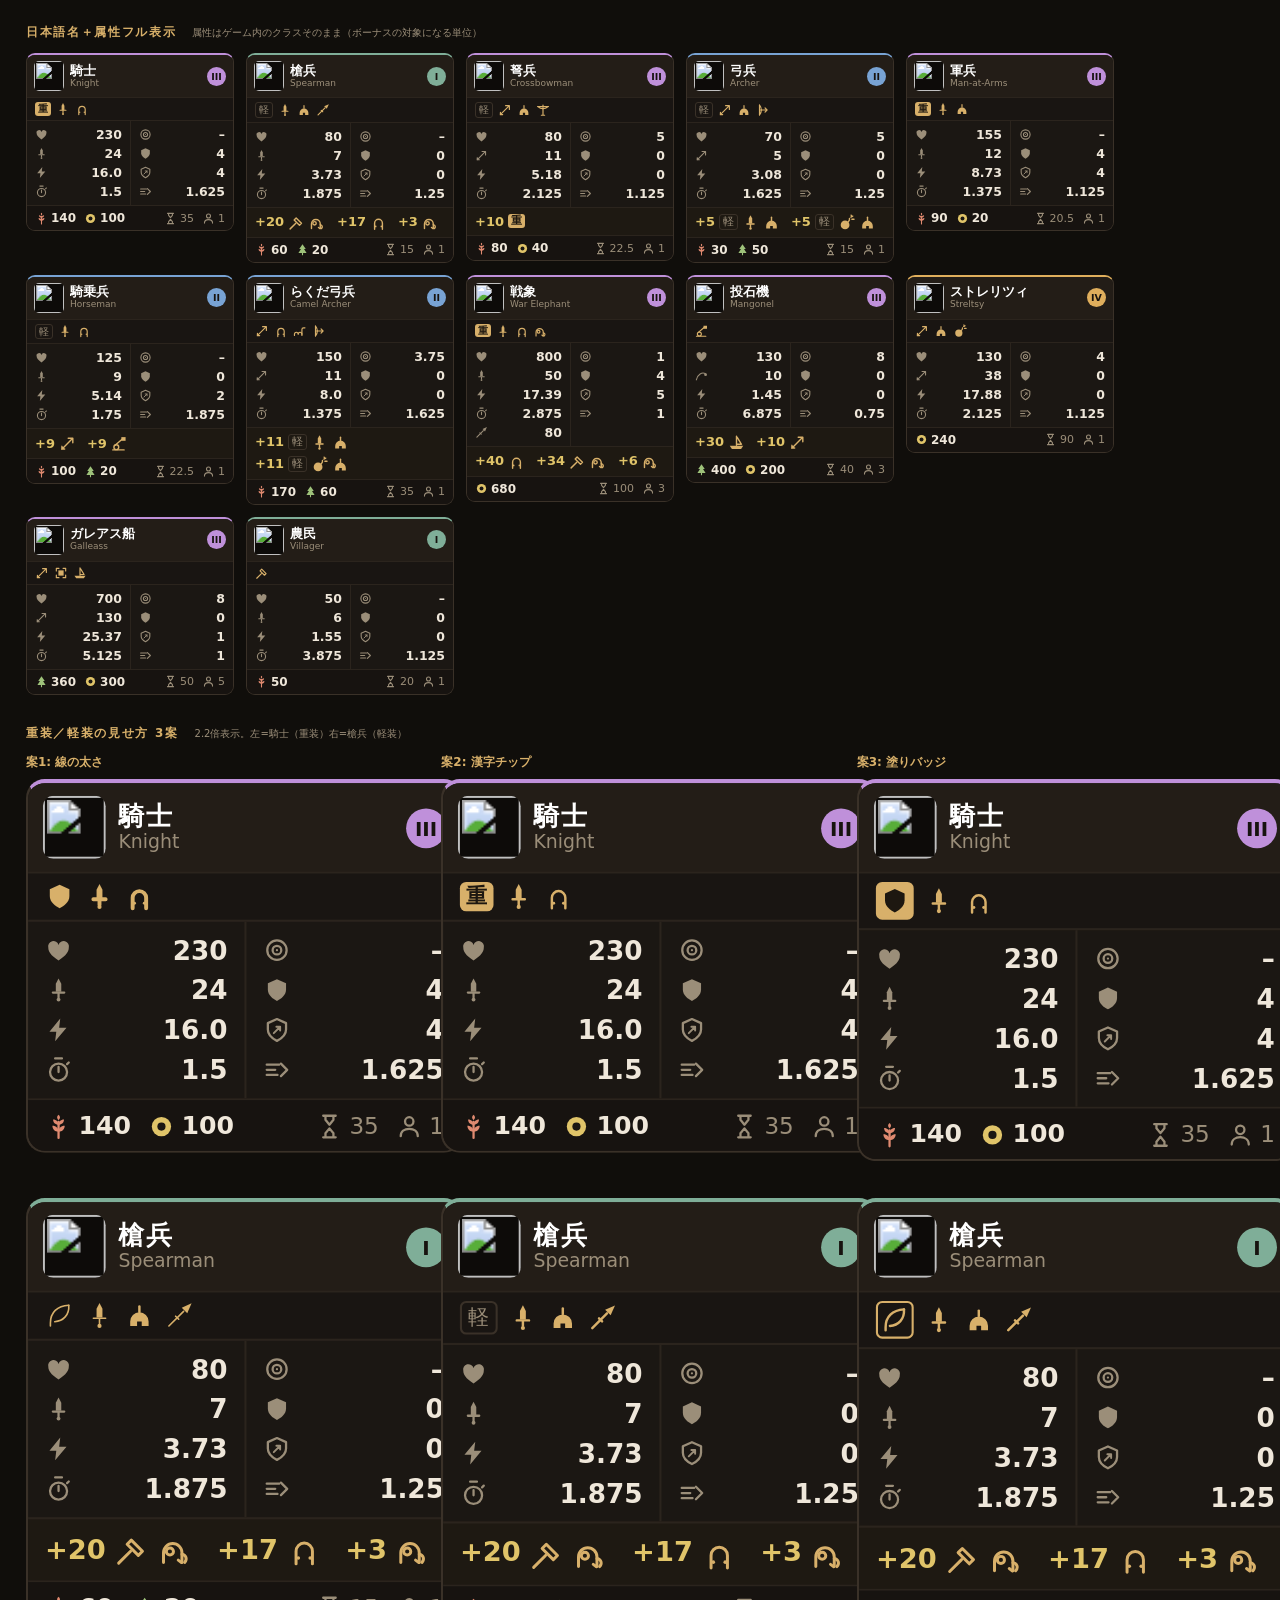
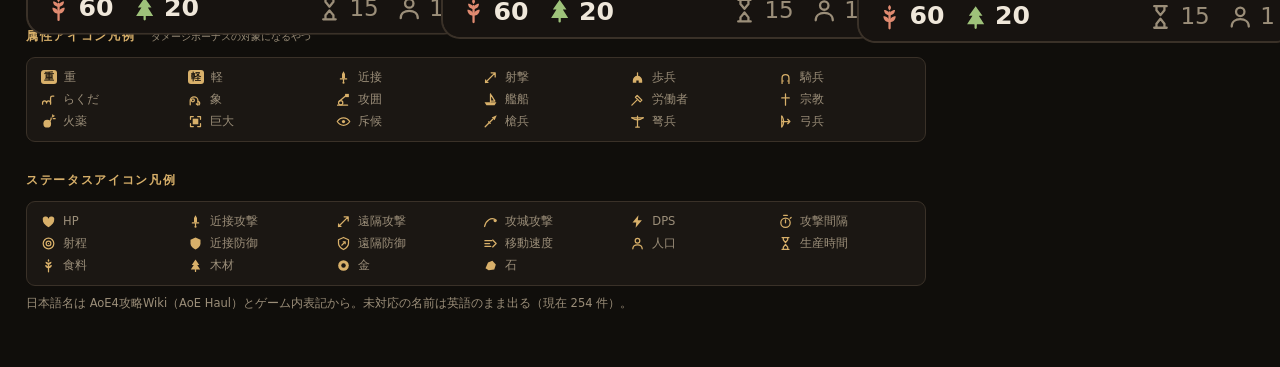
==== commit 70c38588: "属性名の凡例テーブルの重複を潰す PR #41 で aoe4lib.ATTR_JP をロケール準拠にしたが、同じ表が build_civ.py と build_cards.py にも書き写されていて、" ====
--- a/aoe4-card.html
+++ b/aoe4-card.html
@@ -144,7 +144,7 @@
 <div class="row"><div class="card a3">
   <div class="hd"><img src="https://data.aoe4world.com/images/units/knight-3.png" alt=""><div class="nm">騎士<span class="en">Knight</span></div>
     <div class="age">III</div></div>
-  <div class="attrs"><span class="kj hv" data-tip="重装">重</span><span class="at" data-tip="近接"><svg class="ic "><use href="#a-melee"/></svg></span><span class="at" data-tip="騎兵"><svg class="ic "><use href="#a-cav"/></svg></span></div>
+  <div class="attrs"><span class="kj hv" data-tip="重">重</span><span class="at" data-tip="近接"><svg class="ic "><use href="#a-melee"/></svg></span><span class="at" data-tip="騎兵"><svg class="ic "><use href="#a-cav"/></svg></span></div>
   <div class="body"><div class="col"><div class="r" data-tip="HP"><svg class="ic "><use href="#i-hp"/></svg><span class="v">230</span></div><div class="r" data-tip="攻撃力（近接攻撃）"><svg class="ic "><use href="#i-melee"/></svg><span class="v">24</span></div><div class="r" data-tip="DPS（自爆ユニットは出さない）"><svg class="ic "><use href="#i-dps"/></svg><span class="v">16.0</span></div><div class="r" data-tip="攻撃間隔（秒）"><svg class="ic "><use href="#i-int"/></svg><span class="v">1.5</span></div></div><div class="col"><div class="r" data-tip="射程（–は近接）"><svg class="ic "><use href="#i-range"/></svg><span class="v">–</span></div><div class="r" data-tip="近接防御"><svg class="ic "><use href="#i-armm"/></svg><span class="v">4</span></div><div class="r" data-tip="遠隔防御"><svg class="ic "><use href="#i-armr"/></svg><span class="v">4</span></div><div class="r" data-tip="移動速度"><svg class="ic "><use href="#i-speed"/></svg><span class="v">1.625</span></div></div></div>
   
   <div class="ft up" data-tip="食料 140 / 金 100 / 合計 240"><span class="c r-f"><svg class="ic "><use href="#i-food"/></svg>140</span><span class="c r-g"><svg class="ic "><use href="#i-gold"/></svg>100</span><span class="sp"></span>
@@ -152,7 +152,7 @@
 </div><div class="card a1">
   <div class="hd"><img src="https://data.aoe4world.com/images/units/spearman-1.png" alt=""><div class="nm">槍兵<span class="en">Spearman</span></div>
     <div class="age">I</div></div>
-  <div class="attrs"><span class="kj lt" data-tip="軽装">軽</span><span class="at" data-tip="近接"><svg class="ic "><use href="#a-melee"/></svg></span><span class="at" data-tip="歩兵"><svg class="ic "><use href="#a-inf"/></svg></span><span class="at" data-tip="槍兵"><svg class="ic "><use href="#a-spear"/></svg></span></div>
+  <div class="attrs"><span class="kj lt" data-tip="軽">軽</span><span class="at" data-tip="近接"><svg class="ic "><use href="#a-melee"/></svg></span><span class="at" data-tip="歩兵"><svg class="ic "><use href="#a-inf"/></svg></span><span class="at" data-tip="槍兵"><svg class="ic "><use href="#a-spear"/></svg></span></div>
   <div class="body"><div class="col"><div class="r" data-tip="HP"><svg class="ic "><use href="#i-hp"/></svg><span class="v">80</span></div><div class="r" data-tip="攻撃力（近接攻撃）"><svg class="ic "><use href="#i-melee"/></svg><span class="v">7</span></div><div class="r" data-tip="DPS（自爆ユニットは出さない）"><svg class="ic "><use href="#i-dps"/></svg><span class="v">3.73</span></div><div class="r" data-tip="攻撃間隔（秒）"><svg class="ic "><use href="#i-int"/></svg><span class="v">1.875</span></div></div><div class="col"><div class="r" data-tip="射程（–は近接）"><svg class="ic "><use href="#i-range"/></svg><span class="v">–</span></div><div class="r" data-tip="近接防御"><svg class="ic "><use href="#i-armm"/></svg><span class="v">0</span></div><div class="r" data-tip="遠隔防御"><svg class="ic "><use href="#i-armr"/></svg><span class="v">0</span></div><div class="r" data-tip="移動速度"><svg class="ic "><use href="#i-speed"/></svg><span class="v">1.25</span></div></div></div>
   <div class="bonus"><span class="bo up" data-tip="対 労働者・象 +20">+20<svg class="ic "><use href="#a-worker"/></svg><svg class="ic "><use href="#a-eleph"/></svg></span><span class="bo up" data-tip="対 騎兵 +17">+17<svg class="ic "><use href="#a-cav"/></svg></span><span class="bo up" data-tip="対 象 +3">+3<svg class="ic "><use href="#a-eleph"/></svg></span></div>
   <div class="ft up" data-tip="食料 60 / 木材 20 / 合計 80"><span class="c r-f"><svg class="ic "><use href="#i-food"/></svg>60</span><span class="c r-wd"><svg class="ic "><use href="#i-wood"/></svg>20</span><span class="sp"></span>
@@ -160,23 +160,23 @@
 </div><div class="card a3">
   <div class="hd"><img src="https://data.aoe4world.com/images/units/crossbowman-3.png" alt=""><div class="nm">弩兵<span class="en">Crossbowman</span></div>
     <div class="age">III</div></div>
-  <div class="attrs"><span class="kj lt" data-tip="軽装">軽</span><span class="at" data-tip="遠隔"><svg class="ic "><use href="#a-ranged"/></svg></span><span class="at" data-tip="歩兵"><svg class="ic "><use href="#a-inf"/></svg></span><span class="at" data-tip="弩兵"><svg class="ic "><use href="#a-xbow"/></svg></span></div>
+  <div class="attrs"><span class="kj lt" data-tip="軽">軽</span><span class="at" data-tip="射撃"><svg class="ic "><use href="#a-ranged"/></svg></span><span class="at" data-tip="歩兵"><svg class="ic "><use href="#a-inf"/></svg></span><span class="at" data-tip="弩兵"><svg class="ic "><use href="#a-xbow"/></svg></span></div>
   <div class="body"><div class="col"><div class="r" data-tip="HP"><svg class="ic "><use href="#i-hp"/></svg><span class="v">80</span></div><div class="r" data-tip="攻撃力（遠隔攻撃）"><svg class="ic "><use href="#i-ranged"/></svg><span class="v">11</span></div><div class="r" data-tip="DPS（自爆ユニットは出さない）"><svg class="ic "><use href="#i-dps"/></svg><span class="v">5.18</span></div><div class="r" data-tip="攻撃間隔（秒）"><svg class="ic "><use href="#i-int"/></svg><span class="v">2.125</span></div></div><div class="col"><div class="r" data-tip="射程（–は近接）"><svg class="ic "><use href="#i-range"/></svg><span class="v">5</span></div><div class="r" data-tip="近接防御"><svg class="ic "><use href="#i-armm"/></svg><span class="v">0</span></div><div class="r" data-tip="遠隔防御"><svg class="ic "><use href="#i-armr"/></svg><span class="v">0</span></div><div class="r" data-tip="移動速度"><svg class="ic "><use href="#i-speed"/></svg><span class="v">1.125</span></div></div></div>
-  <div class="bonus"><span class="bo up" data-tip="対 重装 +10">+10<span class="kj hv">重</span></span></div>
+  <div class="bonus"><span class="bo up" data-tip="対 重 +10">+10<span class="kj hv">重</span></span></div>
   <div class="ft up" data-tip="食料 80 / 金 40 / 合計 120"><span class="c r-f"><svg class="ic "><use href="#i-food"/></svg>80</span><span class="c r-g"><svg class="ic "><use href="#i-gold"/></svg>40</span><span class="sp"></span>
     <span class="c dim"><svg class="ic "><use href="#i-time"/></svg>22.5</span><span class="c dim"><svg class="ic "><use href="#i-pop"/></svg>1</span></div>
 </div><div class="card a2">
   <div class="hd"><img src="https://data.aoe4world.com/images/units/archer-2.png" alt=""><div class="nm">弓兵<span class="en">Archer</span></div>
     <div class="age">II</div></div>
-  <div class="attrs"><span class="kj lt" data-tip="軽装">軽</span><span class="at" data-tip="遠隔"><svg class="ic "><use href="#a-ranged"/></svg></span><span class="at" data-tip="歩兵"><svg class="ic "><use href="#a-inf"/></svg></span><span class="at" data-tip="弓兵"><svg class="ic "><use href="#a-bow"/></svg></span></div>
+  <div class="attrs"><span class="kj lt" data-tip="軽">軽</span><span class="at" data-tip="射撃"><svg class="ic "><use href="#a-ranged"/></svg></span><span class="at" data-tip="歩兵"><svg class="ic "><use href="#a-inf"/></svg></span><span class="at" data-tip="弓兵"><svg class="ic "><use href="#a-bow"/></svg></span></div>
   <div class="body"><div class="col"><div class="r" data-tip="HP"><svg class="ic "><use href="#i-hp"/></svg><span class="v">70</span></div><div class="r" data-tip="攻撃力（遠隔攻撃）"><svg class="ic "><use href="#i-ranged"/></svg><span class="v">5</span></div><div class="r" data-tip="DPS（自爆ユニットは出さない）"><svg class="ic "><use href="#i-dps"/></svg><span class="v">3.08</span></div><div class="r" data-tip="攻撃間隔（秒）"><svg class="ic "><use href="#i-int"/></svg><span class="v">1.625</span></div></div><div class="col"><div class="r" data-tip="射程（–は近接）"><svg class="ic "><use href="#i-range"/></svg><span class="v">5</span></div><div class="r" data-tip="近接防御"><svg class="ic "><use href="#i-armm"/></svg><span class="v">0</span></div><div class="r" data-tip="遠隔防御"><svg class="ic "><use href="#i-armr"/></svg><span class="v">0</span></div><div class="r" data-tip="移動速度"><svg class="ic "><use href="#i-speed"/></svg><span class="v">1.25</span></div></div></div>
-  <div class="bonus"><span class="bo up" data-tip="対 軽装・近接・歩兵 +5">+5<span class="kj lt">軽</span><svg class="ic "><use href="#a-melee"/></svg><svg class="ic "><use href="#a-inf"/></svg></span><span class="bo up" data-tip="対 軽装・火薬・歩兵 +5">+5<span class="kj lt">軽</span><svg class="ic "><use href="#a-gun"/></svg><svg class="ic "><use href="#a-inf"/></svg></span></div>
+  <div class="bonus"><span class="bo up" data-tip="対 軽・近接・歩兵 +5">+5<span class="kj lt">軽</span><svg class="ic "><use href="#a-melee"/></svg><svg class="ic "><use href="#a-inf"/></svg></span><span class="bo up" data-tip="対 軽・火薬・歩兵 +5">+5<span class="kj lt">軽</span><svg class="ic "><use href="#a-gun"/></svg><svg class="ic "><use href="#a-inf"/></svg></span></div>
   <div class="ft up" data-tip="食料 30 / 木材 50 / 合計 80"><span class="c r-f"><svg class="ic "><use href="#i-food"/></svg>30</span><span class="c r-wd"><svg class="ic "><use href="#i-wood"/></svg>50</span><span class="sp"></span>
     <span class="c dim"><svg class="ic "><use href="#i-time"/></svg>15</span><span class="c dim"><svg class="ic "><use href="#i-pop"/></svg>1</span></div>
 </div><div class="card a3">
   <div class="hd"><img src="https://data.aoe4world.com/images/units/man-at-arms-3.png" alt=""><div class="nm">軍兵<span class="en">Man-at-Arms</span></div>
     <div class="age">III</div></div>
-  <div class="attrs"><span class="kj hv" data-tip="重装">重</span><span class="at" data-tip="近接"><svg class="ic "><use href="#a-melee"/></svg></span><span class="at" data-tip="歩兵"><svg class="ic "><use href="#a-inf"/></svg></span></div>
+  <div class="attrs"><span class="kj hv" data-tip="重">重</span><span class="at" data-tip="近接"><svg class="ic "><use href="#a-melee"/></svg></span><span class="at" data-tip="歩兵"><svg class="ic "><use href="#a-inf"/></svg></span></div>
   <div class="body"><div class="col"><div class="r" data-tip="HP"><svg class="ic "><use href="#i-hp"/></svg><span class="v">155</span></div><div class="r" data-tip="攻撃力（近接攻撃）"><svg class="ic "><use href="#i-melee"/></svg><span class="v">12</span></div><div class="r" data-tip="DPS（自爆ユニットは出さない）"><svg class="ic "><use href="#i-dps"/></svg><span class="v">8.73</span></div><div class="r" data-tip="攻撃間隔（秒）"><svg class="ic "><use href="#i-int"/></svg><span class="v">1.375</span></div></div><div class="col"><div class="r" data-tip="射程（–は近接）"><svg class="ic "><use href="#i-range"/></svg><span class="v">–</span></div><div class="r" data-tip="近接防御"><svg class="ic "><use href="#i-armm"/></svg><span class="v">4</span></div><div class="r" data-tip="遠隔防御"><svg class="ic "><use href="#i-armr"/></svg><span class="v">4</span></div><div class="r" data-tip="移動速度"><svg class="ic "><use href="#i-speed"/></svg><span class="v">1.125</span></div></div></div>
   
   <div class="ft up" data-tip="食料 90 / 金 20 / 合計 110"><span class="c r-f"><svg class="ic "><use href="#i-food"/></svg>90</span><span class="c r-g"><svg class="ic "><use href="#i-gold"/></svg>20</span><span class="sp"></span>
@@ -184,23 +184,23 @@
 </div><div class="card a2">
   <div class="hd"><img src="https://data.aoe4world.com/images/units/horseman-2.png" alt=""><div class="nm">騎乗兵<span class="en">Horseman</span></div>
     <div class="age">II</div></div>
-  <div class="attrs"><span class="kj lt" data-tip="軽装">軽</span><span class="at" data-tip="近接"><svg class="ic "><use href="#a-melee"/></svg></span><span class="at" data-tip="騎兵"><svg class="ic "><use href="#a-cav"/></svg></span></div>
+  <div class="attrs"><span class="kj lt" data-tip="軽">軽</span><span class="at" data-tip="近接"><svg class="ic "><use href="#a-melee"/></svg></span><span class="at" data-tip="騎兵"><svg class="ic "><use href="#a-cav"/></svg></span></div>
   <div class="body"><div class="col"><div class="r" data-tip="HP"><svg class="ic "><use href="#i-hp"/></svg><span class="v">125</span></div><div class="r" data-tip="攻撃力（近接攻撃）"><svg class="ic "><use href="#i-melee"/></svg><span class="v">9</span></div><div class="r" data-tip="DPS（自爆ユニットは出さない）"><svg class="ic "><use href="#i-dps"/></svg><span class="v">5.14</span></div><div class="r" data-tip="攻撃間隔（秒）"><svg class="ic "><use href="#i-int"/></svg><span class="v">1.75</span></div></div><div class="col"><div class="r" data-tip="射程（–は近接）"><svg class="ic "><use href="#i-range"/></svg><span class="v">–</span></div><div class="r" data-tip="近接防御"><svg class="ic "><use href="#i-armm"/></svg><span class="v">0</span></div><div class="r" data-tip="遠隔防御"><svg class="ic "><use href="#i-armr"/></svg><span class="v">2</span></div><div class="r" data-tip="移動速度"><svg class="ic "><use href="#i-speed"/></svg><span class="v">1.875</span></div></div></div>
-  <div class="bonus"><span class="bo up" data-tip="対 遠隔 +9">+9<svg class="ic "><use href="#a-ranged"/></svg></span><span class="bo up" data-tip="対 攻城兵器 +9">+9<svg class="ic "><use href="#a-siege"/></svg></span></div>
+  <div class="bonus"><span class="bo up" data-tip="対 射撃 +9">+9<svg class="ic "><use href="#a-ranged"/></svg></span><span class="bo up" data-tip="対 攻囲 +9">+9<svg class="ic "><use href="#a-siege"/></svg></span></div>
   <div class="ft up" data-tip="食料 100 / 木材 20 / 合計 120"><span class="c r-f"><svg class="ic "><use href="#i-food"/></svg>100</span><span class="c r-wd"><svg class="ic "><use href="#i-wood"/></svg>20</span><span class="sp"></span>
     <span class="c dim"><svg class="ic "><use href="#i-time"/></svg>22.5</span><span class="c dim"><svg class="ic "><use href="#i-pop"/></svg>1</span></div>
 </div><div class="card a2">
   <div class="hd"><img src="https://data.aoe4world.com/images/units/camel-archer-2.png" alt=""><div class="nm">らくだ弓兵<span class="en">Camel Archer</span></div>
     <div class="age">II</div></div>
-  <div class="attrs"><span class="at" data-tip="遠隔"><svg class="ic "><use href="#a-ranged"/></svg></span><span class="at" data-tip="騎兵"><svg class="ic "><use href="#a-cav"/></svg></span><span class="at" data-tip="ラクダ"><svg class="ic "><use href="#a-camel"/></svg></span><span class="at" data-tip="弓兵"><svg class="ic "><use href="#a-bow"/></svg></span></div>
+  <div class="attrs"><span class="at" data-tip="射撃"><svg class="ic "><use href="#a-ranged"/></svg></span><span class="at" data-tip="騎兵"><svg class="ic "><use href="#a-cav"/></svg></span><span class="at" data-tip="らくだ"><svg class="ic "><use href="#a-camel"/></svg></span><span class="at" data-tip="弓兵"><svg class="ic "><use href="#a-bow"/></svg></span></div>
   <div class="body"><div class="col"><div class="r" data-tip="HP"><svg class="ic "><use href="#i-hp"/></svg><span class="v">150</span></div><div class="r" data-tip="攻撃力（遠隔攻撃）"><svg class="ic "><use href="#i-ranged"/></svg><span class="v">11</span></div><div class="r" data-tip="DPS（自爆ユニットは出さない）"><svg class="ic "><use href="#i-dps"/></svg><span class="v">8.0</span></div><div class="r" data-tip="攻撃間隔（秒）"><svg class="ic "><use href="#i-int"/></svg><span class="v">1.375</span></div></div><div class="col"><div class="r" data-tip="射程（–は近接）"><svg class="ic "><use href="#i-range"/></svg><span class="v">3.75</span></div><div class="r" data-tip="近接防御"><svg class="ic "><use href="#i-armm"/></svg><span class="v">0</span></div><div class="r" data-tip="遠隔防御"><svg class="ic "><use href="#i-armr"/></svg><span class="v">0</span></div><div class="r" data-tip="移動速度"><svg class="ic "><use href="#i-speed"/></svg><span class="v">1.625</span></div></div></div>
-  <div class="bonus"><span class="bo up" data-tip="対 軽装・近接・歩兵 +11">+11<span class="kj lt">軽</span><svg class="ic "><use href="#a-melee"/></svg><svg class="ic "><use href="#a-inf"/></svg></span><span class="bo up" data-tip="対 軽装・火薬・歩兵 +11">+11<span class="kj lt">軽</span><svg class="ic "><use href="#a-gun"/></svg><svg class="ic "><use href="#a-inf"/></svg></span></div>
+  <div class="bonus"><span class="bo up" data-tip="対 軽・近接・歩兵 +11">+11<span class="kj lt">軽</span><svg class="ic "><use href="#a-melee"/></svg><svg class="ic "><use href="#a-inf"/></svg></span><span class="bo up" data-tip="対 軽・火薬・歩兵 +11">+11<span class="kj lt">軽</span><svg class="ic "><use href="#a-gun"/></svg><svg class="ic "><use href="#a-inf"/></svg></span></div>
   <div class="ft up" data-tip="食料 170 / 木材 60 / 合計 230"><span class="c r-f"><svg class="ic "><use href="#i-food"/></svg>170</span><span class="c r-wd"><svg class="ic "><use href="#i-wood"/></svg>60</span><span class="sp"></span>
     <span class="c dim"><svg class="ic "><use href="#i-time"/></svg>35</span><span class="c dim"><svg class="ic "><use href="#i-pop"/></svg>1</span></div>
 </div><div class="card a3">
   <div class="hd"><img src="https://data.aoe4world.com/images/units/war-elephant-3.png" alt=""><div class="nm">戦象<span class="en">War Elephant</span></div>
     <div class="age">III</div></div>
-  <div class="attrs"><span class="kj hv" data-tip="重装">重</span><span class="at" data-tip="近接"><svg class="ic "><use href="#a-melee"/></svg></span><span class="at" data-tip="騎兵"><svg class="ic "><use href="#a-cav"/></svg></span><span class="at" data-tip="象"><svg class="ic "><use href="#a-eleph"/></svg></span></div>
+  <div class="attrs"><span class="kj hv" data-tip="重">重</span><span class="at" data-tip="近接"><svg class="ic "><use href="#a-melee"/></svg></span><span class="at" data-tip="騎兵"><svg class="ic "><use href="#a-cav"/></svg></span><span class="at" data-tip="象"><svg class="ic "><use href="#a-eleph"/></svg></span></div>
   <div class="body"><div class="col"><div class="r" data-tip="HP"><svg class="ic "><use href="#i-hp"/></svg><span class="v">800</span></div><div class="r" data-tip="攻撃力（近接攻撃）"><svg class="ic "><use href="#i-melee"/></svg><span class="v">50</span></div><div class="r" data-tip="DPS（自爆ユニットは出さない）"><svg class="ic "><use href="#i-dps"/></svg><span class="v">17.39</span></div><div class="r" data-tip="攻撃間隔（秒）"><svg class="ic "><use href="#i-int"/></svg><span class="v">2.875</span></div><div class="r" data-tip="突進（チャージ）攻撃の威力"><svg class="ic "><use href="#a-spear"/></svg><span class="v">80</span></div></div><div class="col"><div class="r" data-tip="射程（–は近接）"><svg class="ic "><use href="#i-range"/></svg><span class="v">1</span></div><div class="r" data-tip="近接防御"><svg class="ic "><use href="#i-armm"/></svg><span class="v">4</span></div><div class="r" data-tip="遠隔防御"><svg class="ic "><use href="#i-armr"/></svg><span class="v">5</span></div><div class="r" data-tip="移動速度"><svg class="ic "><use href="#i-speed"/></svg><span class="v">1</span></div></div></div>
   <div class="bonus"><span class="bo up" data-tip="対 騎兵 +40">+40<svg class="ic "><use href="#a-cav"/></svg></span><span class="bo up" data-tip="対 労働者・象 +34">+34<svg class="ic "><use href="#a-worker"/></svg><svg class="ic "><use href="#a-eleph"/></svg></span><span class="bo up" data-tip="対 象 +6">+6<svg class="ic "><use href="#a-eleph"/></svg></span></div>
   <div class="ft up" data-tip="資源内訳なし / 合計 680"><span class="c r-g"><svg class="ic "><use href="#i-gold"/></svg>680</span><span class="sp"></span>
@@ -208,15 +208,15 @@
 </div><div class="card a3">
   <div class="hd"><img src="https://data.aoe4world.com/images/units/mangonel-3.png" alt=""><div class="nm">投石機<span class="en">Mangonel</span></div>
     <div class="age">III</div></div>
-  <div class="attrs"><span class="at" data-tip="攻城兵器"><svg class="ic "><use href="#a-siege"/></svg></span></div>
+  <div class="attrs"><span class="at" data-tip="攻囲"><svg class="ic "><use href="#a-siege"/></svg></span></div>
   <div class="body"><div class="col"><div class="r" data-tip="HP"><svg class="ic "><use href="#i-hp"/></svg><span class="v">130</span></div><div class="r" data-tip="攻撃力（攻城攻撃）"><svg class="ic "><use href="#i-siege"/></svg><span class="v">10</span></div><div class="r" data-tip="DPS（自爆ユニットは出さない）"><svg class="ic "><use href="#i-dps"/></svg><span class="v">1.45</span></div><div class="r" data-tip="攻撃間隔（秒）"><svg class="ic "><use href="#i-int"/></svg><span class="v">6.875</span></div></div><div class="col"><div class="r" data-tip="射程（–は近接）"><svg class="ic "><use href="#i-range"/></svg><span class="v">8</span></div><div class="r" data-tip="近接防御"><svg class="ic "><use href="#i-armm"/></svg><span class="v">0</span></div><div class="r" data-tip="遠隔防御"><svg class="ic "><use href="#i-armr"/></svg><span class="v">0</span></div><div class="r" data-tip="移動速度"><svg class="ic "><use href="#i-speed"/></svg><span class="v">0.75</span></div></div></div>
-  <div class="bonus"><span class="bo up" data-tip="対 艦船 +30">+30<svg class="ic "><use href="#a-ship"/></svg></span><span class="bo up" data-tip="対 遠隔 +10">+10<svg class="ic "><use href="#a-ranged"/></svg></span></div>
+  <div class="bonus"><span class="bo up" data-tip="対 艦船 +30">+30<svg class="ic "><use href="#a-ship"/></svg></span><span class="bo up" data-tip="対 射撃 +10">+10<svg class="ic "><use href="#a-ranged"/></svg></span></div>
   <div class="ft up" data-tip="木材 400 / 金 200 / 合計 600"><span class="c r-wd"><svg class="ic "><use href="#i-wood"/></svg>400</span><span class="c r-g"><svg class="ic "><use href="#i-gold"/></svg>200</span><span class="sp"></span>
     <span class="c dim"><svg class="ic "><use href="#i-time"/></svg>40</span><span class="c dim"><svg class="ic "><use href="#i-pop"/></svg>3</span></div>
 </div><div class="card a4">
   <div class="hd"><img src="https://data.aoe4world.com/images/units/streltsy-4.png" alt=""><div class="nm">ストレリツィ<span class="en">Streltsy</span></div>
     <div class="age">IV</div></div>
-  <div class="attrs"><span class="at" data-tip="遠隔"><svg class="ic "><use href="#a-ranged"/></svg></span><span class="at" data-tip="歩兵"><svg class="ic "><use href="#a-inf"/></svg></span><span class="at" data-tip="火薬"><svg class="ic "><use href="#a-gun"/></svg></span></div>
+  <div class="attrs"><span class="at" data-tip="射撃"><svg class="ic "><use href="#a-ranged"/></svg></span><span class="at" data-tip="歩兵"><svg class="ic "><use href="#a-inf"/></svg></span><span class="at" data-tip="火薬"><svg class="ic "><use href="#a-gun"/></svg></span></div>
   <div class="body"><div class="col"><div class="r" data-tip="HP"><svg class="ic "><use href="#i-hp"/></svg><span class="v">130</span></div><div class="r" data-tip="攻撃力（遠隔攻撃）"><svg class="ic "><use href="#i-ranged"/></svg><span class="v">38</span></div><div class="r" data-tip="DPS（自爆ユニットは出さない）"><svg class="ic "><use href="#i-dps"/></svg><span class="v">17.88</span></div><div class="r" data-tip="攻撃間隔（秒）"><svg class="ic "><use href="#i-int"/></svg><span class="v">2.125</span></div></div><div class="col"><div class="r" data-tip="射程（–は近接）"><svg class="ic "><use href="#i-range"/></svg><span class="v">4</span></div><div class="r" data-tip="近接防御"><svg class="ic "><use href="#i-armm"/></svg><span class="v">0</span></div><div class="r" data-tip="遠隔防御"><svg class="ic "><use href="#i-armr"/></svg><span class="v">0</span></div><div class="r" data-tip="移動速度"><svg class="ic "><use href="#i-speed"/></svg><span class="v">1.125</span></div></div></div>
   
   <div class="ft up" data-tip="資源内訳なし / 合計 240"><span class="c r-g"><svg class="ic "><use href="#i-gold"/></svg>240</span><span class="sp"></span>
@@ -224,7 +224,7 @@
 </div><div class="card a3">
   <div class="hd"><img src="https://data.aoe4world.com/images/units/galleass-3.png" alt=""><div class="nm">ガレアス船<span class="en">Galleass</span></div>
     <div class="age">III</div></div>
-  <div class="attrs"><span class="at" data-tip="遠隔"><svg class="ic "><use href="#a-ranged"/></svg></span><span class="at" data-tip="巨大"><svg class="ic "><use href="#a-massive"/></svg></span><span class="at" data-tip="艦船"><svg class="ic "><use href="#a-ship"/></svg></span></div>
+  <div class="attrs"><span class="at" data-tip="射撃"><svg class="ic "><use href="#a-ranged"/></svg></span><span class="at" data-tip="巨大"><svg class="ic "><use href="#a-massive"/></svg></span><span class="at" data-tip="艦船"><svg class="ic "><use href="#a-ship"/></svg></span></div>
   <div class="body"><div class="col"><div class="r" data-tip="HP"><svg class="ic "><use href="#i-hp"/></svg><span class="v">700</span></div><div class="r" data-tip="攻撃力（遠隔攻撃）"><svg class="ic "><use href="#i-ranged"/></svg><span class="v">130</span></div><div class="r" data-tip="DPS（自爆ユニットは出さない）"><svg class="ic "><use href="#i-dps"/></svg><span class="v">25.37</span></div><div class="r" data-tip="攻撃間隔（秒）"><svg class="ic "><use href="#i-int"/></svg><span class="v">5.125</span></div></div><div class="col"><div class="r" data-tip="射程（–は近接）"><svg class="ic "><use href="#i-range"/></svg><span class="v">8</span></div><div class="r" data-tip="近接防御"><svg class="ic "><use href="#i-armm"/></svg><span class="v">0</span></div><div class="r" data-tip="遠隔防御"><svg class="ic "><use href="#i-armr"/></svg><span class="v">1</span></div><div class="r" data-tip="移動速度"><svg class="ic "><use href="#i-speed"/></svg><span class="v">1</span></div></div></div>
   
   <div class="ft up" data-tip="木材 360 / 金 300 / 合計 660"><span class="c r-wd"><svg class="ic "><use href="#i-wood"/></svg>360</span><span class="c r-g"><svg class="ic "><use href="#i-gold"/></svg>300</span><span class="sp"></span>
@@ -244,7 +244,7 @@
   <div class="zcol"><h3>案1: 線の太さ</h3><div class="zoom"><div class="card a3">
   <div class="hd"><img src="https://data.aoe4world.com/images/units/knight-3.png" alt=""><div class="nm">騎士<span class="en">Knight</span></div>
     <div class="age">III</div></div>
-  <div class="attrs"><span class="at" data-tip="重装"><svg class="ic sw-hv"><use href="#a-heavy"/></svg></span><span class="at" data-tip="近接"><svg class="ic sw-hv"><use href="#a-melee"/></svg></span><span class="at" data-tip="騎兵"><svg class="ic sw-hv"><use href="#a-cav"/></svg></span></div>
+  <div class="attrs"><span class="at" data-tip="重"><svg class="ic sw-hv"><use href="#a-heavy"/></svg></span><span class="at" data-tip="近接"><svg class="ic sw-hv"><use href="#a-melee"/></svg></span><span class="at" data-tip="騎兵"><svg class="ic sw-hv"><use href="#a-cav"/></svg></span></div>
   <div class="body"><div class="col"><div class="r" data-tip="HP"><svg class="ic "><use href="#i-hp"/></svg><span class="v">230</span></div><div class="r" data-tip="攻撃力（近接攻撃）"><svg class="ic "><use href="#i-melee"/></svg><span class="v">24</span></div><div class="r" data-tip="DPS（自爆ユニットは出さない）"><svg class="ic "><use href="#i-dps"/></svg><span class="v">16.0</span></div><div class="r" data-tip="攻撃間隔（秒）"><svg class="ic "><use href="#i-int"/></svg><span class="v">1.5</span></div></div><div class="col"><div class="r" data-tip="射程（–は近接）"><svg class="ic "><use href="#i-range"/></svg><span class="v">–</span></div><div class="r" data-tip="近接防御"><svg class="ic "><use href="#i-armm"/></svg><span class="v">4</span></div><div class="r" data-tip="遠隔防御"><svg class="ic "><use href="#i-armr"/></svg><span class="v">4</span></div><div class="r" data-tip="移動速度"><svg class="ic "><use href="#i-speed"/></svg><span class="v">1.625</span></div></div></div>
   
   <div class="ft up" data-tip="食料 140 / 金 100 / 合計 240"><span class="c r-f"><svg class="ic "><use href="#i-food"/></svg>140</span><span class="c r-g"><svg class="ic "><use href="#i-gold"/></svg>100</span><span class="sp"></span>
@@ -253,7 +253,7 @@
   <div class="zcol"><h3>案2: 漢字チップ</h3><div class="zoom"><div class="card a3">
   <div class="hd"><img src="https://data.aoe4world.com/images/units/knight-3.png" alt=""><div class="nm">騎士<span class="en">Knight</span></div>
     <div class="age">III</div></div>
-  <div class="attrs"><span class="kj hv" data-tip="重装">重</span><span class="at" data-tip="近接"><svg class="ic "><use href="#a-melee"/></svg></span><span class="at" data-tip="騎兵"><svg class="ic "><use href="#a-cav"/></svg></span></div>
+  <div class="attrs"><span class="kj hv" data-tip="重">重</span><span class="at" data-tip="近接"><svg class="ic "><use href="#a-melee"/></svg></span><span class="at" data-tip="騎兵"><svg class="ic "><use href="#a-cav"/></svg></span></div>
   <div class="body"><div class="col"><div class="r" data-tip="HP"><svg class="ic "><use href="#i-hp"/></svg><span class="v">230</span></div><div class="r" data-tip="攻撃力（近接攻撃）"><svg class="ic "><use href="#i-melee"/></svg><span class="v">24</span></div><div class="r" data-tip="DPS（自爆ユニットは出さない）"><svg class="ic "><use href="#i-dps"/></svg><span class="v">16.0</span></div><div class="r" data-tip="攻撃間隔（秒）"><svg class="ic "><use href="#i-int"/></svg><span class="v">1.5</span></div></div><div class="col"><div class="r" data-tip="射程（–は近接）"><svg class="ic "><use href="#i-range"/></svg><span class="v">–</span></div><div class="r" data-tip="近接防御"><svg class="ic "><use href="#i-armm"/></svg><span class="v">4</span></div><div class="r" data-tip="遠隔防御"><svg class="ic "><use href="#i-armr"/></svg><span class="v">4</span></div><div class="r" data-tip="移動速度"><svg class="ic "><use href="#i-speed"/></svg><span class="v">1.625</span></div></div></div>
   
   <div class="ft up" data-tip="食料 140 / 金 100 / 合計 240"><span class="c r-f"><svg class="ic "><use href="#i-food"/></svg>140</span><span class="c r-g"><svg class="ic "><use href="#i-gold"/></svg>100</span><span class="sp"></span>
@@ -262,7 +262,7 @@
   <div class="zcol"><h3>案3: 塗りバッジ</h3><div class="zoom"><div class="card a3">
   <div class="hd"><img src="https://data.aoe4world.com/images/units/knight-3.png" alt=""><div class="nm">騎士<span class="en">Knight</span></div>
     <div class="age">III</div></div>
-  <div class="attrs"><span class="bdg on" data-tip="重装"><svg class="ic "><use href="#a-heavy"/></svg></span><span class="at" data-tip="近接"><svg class="ic "><use href="#a-melee"/></svg></span><span class="at" data-tip="騎兵"><svg class="ic "><use href="#a-cav"/></svg></span></div>
+  <div class="attrs"><span class="bdg on" data-tip="重"><svg class="ic "><use href="#a-heavy"/></svg></span><span class="at" data-tip="近接"><svg class="ic "><use href="#a-melee"/></svg></span><span class="at" data-tip="騎兵"><svg class="ic "><use href="#a-cav"/></svg></span></div>
   <div class="body"><div class="col"><div class="r" data-tip="HP"><svg class="ic "><use href="#i-hp"/></svg><span class="v">230</span></div><div class="r" data-tip="攻撃力（近接攻撃）"><svg class="ic "><use href="#i-melee"/></svg><span class="v">24</span></div><div class="r" data-tip="DPS（自爆ユニットは出さない）"><svg class="ic "><use href="#i-dps"/></svg><span class="v">16.0</span></div><div class="r" data-tip="攻撃間隔（秒）"><svg class="ic "><use href="#i-int"/></svg><span class="v">1.5</span></div></div><div class="col"><div class="r" data-tip="射程（–は近接）"><svg class="ic "><use href="#i-range"/></svg><span class="v">–</span></div><div class="r" data-tip="近接防御"><svg class="ic "><use href="#i-armm"/></svg><span class="v">4</span></div><div class="r" data-tip="遠隔防御"><svg class="ic "><use href="#i-armr"/></svg><span class="v">4</span></div><div class="r" data-tip="移動速度"><svg class="ic "><use href="#i-speed"/></svg><span class="v">1.625</span></div></div></div>
   
   <div class="ft up" data-tip="食料 140 / 金 100 / 合計 240"><span class="c r-f"><svg class="ic "><use href="#i-food"/></svg>140</span><span class="c r-g"><svg class="ic "><use href="#i-gold"/></svg>100</span><span class="sp"></span>
@@ -273,7 +273,7 @@
   <div class="zcol" style="height:400px"><div class="zoom"><div class="card a1">
   <div class="hd"><img src="https://data.aoe4world.com/images/units/spearman-1.png" alt=""><div class="nm">槍兵<span class="en">Spearman</span></div>
     <div class="age">I</div></div>
-  <div class="attrs"><span class="at" data-tip="軽装"><svg class="ic sw-lt"><use href="#a-light"/></svg></span><span class="at" data-tip="近接"><svg class="ic sw-lt"><use href="#a-melee"/></svg></span><span class="at" data-tip="歩兵"><svg class="ic sw-lt"><use href="#a-inf"/></svg></span><span class="at" data-tip="槍兵"><svg class="ic sw-lt"><use href="#a-spear"/></svg></span></div>
+  <div class="attrs"><span class="at" data-tip="軽"><svg class="ic sw-lt"><use href="#a-light"/></svg></span><span class="at" data-tip="近接"><svg class="ic sw-lt"><use href="#a-melee"/></svg></span><span class="at" data-tip="歩兵"><svg class="ic sw-lt"><use href="#a-inf"/></svg></span><span class="at" data-tip="槍兵"><svg class="ic sw-lt"><use href="#a-spear"/></svg></span></div>
   <div class="body"><div class="col"><div class="r" data-tip="HP"><svg class="ic "><use href="#i-hp"/></svg><span class="v">80</span></div><div class="r" data-tip="攻撃力（近接攻撃）"><svg class="ic "><use href="#i-melee"/></svg><span class="v">7</span></div><div class="r" data-tip="DPS（自爆ユニットは出さない）"><svg class="ic "><use href="#i-dps"/></svg><span class="v">3.73</span></div><div class="r" data-tip="攻撃間隔（秒）"><svg class="ic "><use href="#i-int"/></svg><span class="v">1.875</span></div></div><div class="col"><div class="r" data-tip="射程（–は近接）"><svg class="ic "><use href="#i-range"/></svg><span class="v">–</span></div><div class="r" data-tip="近接防御"><svg class="ic "><use href="#i-armm"/></svg><span class="v">0</span></div><div class="r" data-tip="遠隔防御"><svg class="ic "><use href="#i-armr"/></svg><span class="v">0</span></div><div class="r" data-tip="移動速度"><svg class="ic "><use href="#i-speed"/></svg><span class="v">1.25</span></div></div></div>
   <div class="bonus"><span class="bo up" data-tip="対 労働者・象 +20">+20<svg class="ic "><use href="#a-worker"/></svg><svg class="ic "><use href="#a-eleph"/></svg></span><span class="bo up" data-tip="対 騎兵 +17">+17<svg class="ic "><use href="#a-cav"/></svg></span><span class="bo up" data-tip="対 象 +3">+3<svg class="ic "><use href="#a-eleph"/></svg></span></div>
   <div class="ft up" data-tip="食料 60 / 木材 20 / 合計 80"><span class="c r-f"><svg class="ic "><use href="#i-food"/></svg>60</span><span class="c r-wd"><svg class="ic "><use href="#i-wood"/></svg>20</span><span class="sp"></span>
@@ -282,7 +282,7 @@
   <div class="zcol" style="height:400px"><div class="zoom"><div class="card a1">
   <div class="hd"><img src="https://data.aoe4world.com/images/units/spearman-1.png" alt=""><div class="nm">槍兵<span class="en">Spearman</span></div>
     <div class="age">I</div></div>
-  <div class="attrs"><span class="kj lt" data-tip="軽装">軽</span><span class="at" data-tip="近接"><svg class="ic "><use href="#a-melee"/></svg></span><span class="at" data-tip="歩兵"><svg class="ic "><use href="#a-inf"/></svg></span><span class="at" data-tip="槍兵"><svg class="ic "><use href="#a-spear"/></svg></span></div>
+  <div class="attrs"><span class="kj lt" data-tip="軽">軽</span><span class="at" data-tip="近接"><svg class="ic "><use href="#a-melee"/></svg></span><span class="at" data-tip="歩兵"><svg class="ic "><use href="#a-inf"/></svg></span><span class="at" data-tip="槍兵"><svg class="ic "><use href="#a-spear"/></svg></span></div>
   <div class="body"><div class="col"><div class="r" data-tip="HP"><svg class="ic "><use href="#i-hp"/></svg><span class="v">80</span></div><div class="r" data-tip="攻撃力（近接攻撃）"><svg class="ic "><use href="#i-melee"/></svg><span class="v">7</span></div><div class="r" data-tip="DPS（自爆ユニットは出さない）"><svg class="ic "><use href="#i-dps"/></svg><span class="v">3.73</span></div><div class="r" data-tip="攻撃間隔（秒）"><svg class="ic "><use href="#i-int"/></svg><span class="v">1.875</span></div></div><div class="col"><div class="r" data-tip="射程（–は近接）"><svg class="ic "><use href="#i-range"/></svg><span class="v">–</span></div><div class="r" data-tip="近接防御"><svg class="ic "><use href="#i-armm"/></svg><span class="v">0</span></div><div class="r" data-tip="遠隔防御"><svg class="ic "><use href="#i-armr"/></svg><span class="v">0</span></div><div class="r" data-tip="移動速度"><svg class="ic "><use href="#i-speed"/></svg><span class="v">1.25</span></div></div></div>
   <div class="bonus"><span class="bo up" data-tip="対 労働者・象 +20">+20<svg class="ic "><use href="#a-worker"/></svg><svg class="ic "><use href="#a-eleph"/></svg></span><span class="bo up" data-tip="対 騎兵 +17">+17<svg class="ic "><use href="#a-cav"/></svg></span><span class="bo up" data-tip="対 象 +3">+3<svg class="ic "><use href="#a-eleph"/></svg></span></div>
   <div class="ft up" data-tip="食料 60 / 木材 20 / 合計 80"><span class="c r-f"><svg class="ic "><use href="#i-food"/></svg>60</span><span class="c r-wd"><svg class="ic "><use href="#i-wood"/></svg>20</span><span class="sp"></span>
@@ -291,7 +291,7 @@
   <div class="zcol" style="height:400px"><div class="zoom"><div class="card a1">
   <div class="hd"><img src="https://data.aoe4world.com/images/units/spearman-1.png" alt=""><div class="nm">槍兵<span class="en">Spearman</span></div>
     <div class="age">I</div></div>
-  <div class="attrs"><span class="bdg " data-tip="軽装"><svg class="ic "><use href="#a-light"/></svg></span><span class="at" data-tip="近接"><svg class="ic "><use href="#a-melee"/></svg></span><span class="at" data-tip="歩兵"><svg class="ic "><use href="#a-inf"/></svg></span><span class="at" data-tip="槍兵"><svg class="ic "><use href="#a-spear"/></svg></span></div>
+  <div class="attrs"><span class="bdg " data-tip="軽"><svg class="ic "><use href="#a-light"/></svg></span><span class="at" data-tip="近接"><svg class="ic "><use href="#a-melee"/></svg></span><span class="at" data-tip="歩兵"><svg class="ic "><use href="#a-inf"/></svg></span><span class="at" data-tip="槍兵"><svg class="ic "><use href="#a-spear"/></svg></span></div>
   <div class="body"><div class="col"><div class="r" data-tip="HP"><svg class="ic "><use href="#i-hp"/></svg><span class="v">80</span></div><div class="r" data-tip="攻撃力（近接攻撃）"><svg class="ic "><use href="#i-melee"/></svg><span class="v">7</span></div><div class="r" data-tip="DPS（自爆ユニットは出さない）"><svg class="ic "><use href="#i-dps"/></svg><span class="v">3.73</span></div><div class="r" data-tip="攻撃間隔（秒）"><svg class="ic "><use href="#i-int"/></svg><span class="v">1.875</span></div></div><div class="col"><div class="r" data-tip="射程（–は近接）"><svg class="ic "><use href="#i-range"/></svg><span class="v">–</span></div><div class="r" data-tip="近接防御"><svg class="ic "><use href="#i-armm"/></svg><span class="v">0</span></div><div class="r" data-tip="遠隔防御"><svg class="ic "><use href="#i-armr"/></svg><span class="v">0</span></div><div class="r" data-tip="移動速度"><svg class="ic "><use href="#i-speed"/></svg><span class="v">1.25</span></div></div></div>
   <div class="bonus"><span class="bo up" data-tip="対 労働者・象 +20">+20<svg class="ic "><use href="#a-worker"/></svg><svg class="ic "><use href="#a-eleph"/></svg></span><span class="bo up" data-tip="対 騎兵 +17">+17<svg class="ic "><use href="#a-cav"/></svg></span><span class="bo up" data-tip="対 象 +3">+3<svg class="ic "><use href="#a-eleph"/></svg></span></div>
   <div class="ft up" data-tip="食料 60 / 木材 20 / 合計 80"><span class="c r-f"><svg class="ic "><use href="#i-food"/></svg>60</span><span class="c r-wd"><svg class="ic "><use href="#i-wood"/></svg>20</span><span class="sp"></span>
@@ -300,7 +300,7 @@
 </div></div>
 
 <div class="sec"><h2>属性アイコン凡例 <small>ダメージボーナスの対象になるやつ</small></h2>
-<div class="lgwrap"><div class="lg"><span class=kj>重</span><span>重装</span></div><div class="lg"><span class=kj>軽</span><span>軽装</span></div><div class="lg"><svg class="ic "><use href="#a-melee"/></svg><span>近接</span></div><div class="lg"><svg class="ic "><use href="#a-ranged"/></svg><span>遠隔</span></div><div class="lg"><svg class="ic "><use href="#a-inf"/></svg><span>歩兵</span></div><div class="lg"><svg class="ic "><use href="#a-cav"/></svg><span>騎兵</span></div><div class="lg"><svg class="ic "><use href="#a-camel"/></svg><span>ラクダ</span></div><div class="lg"><svg class="ic "><use href="#a-eleph"/></svg><span>象</span></div><div class="lg"><svg class="ic "><use href="#a-siege"/></svg><span>攻城兵器</span></div><div class="lg"><svg class="ic "><use href="#a-ship"/></svg><span>艦船</span></div><div class="lg"><svg class="ic "><use href="#a-worker"/></svg><span>労働者</span></div><div class="lg"><svg class="ic "><use href="#a-relig"/></svg><span>宗教</span></div><div class="lg"><svg class="ic "><use href="#a-gun"/></svg><span>火薬</span></div><div class="lg"><svg class="ic "><use href="#a-massive"/></svg><span>巨大</span></div><div class="lg"><svg class="ic "><use href="#a-scout"/></svg><span>斥候</span></div><div class="lg"><svg class="ic "><use href="#a-spear"/></svg><span>槍兵</span></div><div class="lg"><svg class="ic "><use href="#a-xbow"/></svg><span>弩兵</span></div><div class="lg"><svg class="ic "><use href="#a-bow"/></svg><span>弓兵</span></div></div></div>
+<div class="lgwrap"><div class="lg"><span class=kj>重</span><span>重</span></div><div class="lg"><span class=kj>軽</span><span>軽</span></div><div class="lg"><svg class="ic "><use href="#a-melee"/></svg><span>近接</span></div><div class="lg"><svg class="ic "><use href="#a-ranged"/></svg><span>射撃</span></div><div class="lg"><svg class="ic "><use href="#a-inf"/></svg><span>歩兵</span></div><div class="lg"><svg class="ic "><use href="#a-cav"/></svg><span>騎兵</span></div><div class="lg"><svg class="ic "><use href="#a-camel"/></svg><span>らくだ</span></div><div class="lg"><svg class="ic "><use href="#a-eleph"/></svg><span>象</span></div><div class="lg"><svg class="ic "><use href="#a-siege"/></svg><span>攻囲</span></div><div class="lg"><svg class="ic "><use href="#a-ship"/></svg><span>艦船</span></div><div class="lg"><svg class="ic "><use href="#a-worker"/></svg><span>労働者</span></div><div class="lg"><svg class="ic "><use href="#a-relig"/></svg><span>宗教</span></div><div class="lg"><svg class="ic "><use href="#a-gun"/></svg><span>火薬</span></div><div class="lg"><svg class="ic "><use href="#a-massive"/></svg><span>巨大</span></div><div class="lg"><svg class="ic "><use href="#a-scout"/></svg><span>斥候</span></div><div class="lg"><svg class="ic "><use href="#a-spear"/></svg><span>槍兵</span></div><div class="lg"><svg class="ic "><use href="#a-xbow"/></svg><span>弩兵</span></div><div class="lg"><svg class="ic "><use href="#a-bow"/></svg><span>弓兵</span></div></div></div>
 
 <div class="sec"><h2>ステータスアイコン凡例</h2>
 <div class="lgwrap"><div class="lg"><svg class="ic "><use href="#i-hp"/></svg><span>HP</span></div><div class="lg"><svg class="ic "><use href="#i-melee"/></svg><span>近接攻撃</span></div><div class="lg"><svg class="ic "><use href="#i-ranged"/></svg><span>遠隔攻撃</span></div><div class="lg"><svg class="ic "><use href="#i-siege"/></svg><span>攻城攻撃</span></div><div class="lg"><svg class="ic "><use href="#i-dps"/></svg><span>DPS</span></div><div class="lg"><svg class="ic "><use href="#i-int"/></svg><span>攻撃間隔</span></div><div class="lg"><svg class="ic "><use href="#i-range"/></svg><span>射程</span></div><div class="lg"><svg class="ic "><use href="#i-armm"/></svg><span>近接防御</span></div><div class="lg"><svg class="ic "><use href="#i-armr"/></svg><span>遠隔防御</span></div><div class="lg"><svg class="ic "><use href="#i-speed"/></svg><span>移動速度</span></div><div class="lg"><svg class="ic "><use href="#i-pop"/></svg><span>人口</span></div><div class="lg"><svg class="ic "><use href="#i-time"/></svg><span>生産時間</span></div><div class="lg"><svg class="ic "><use href="#i-food"/></svg><span>食料</span></div><div class="lg"><svg class="ic "><use href="#i-wood"/></svg><span>木材</span></div><div class="lg"><svg class="ic "><use href="#i-gold"/></svg><span>金</span></div><div class="lg"><svg class="ic "><use href="#i-stone"/></svg><span>石</span></div></div>
